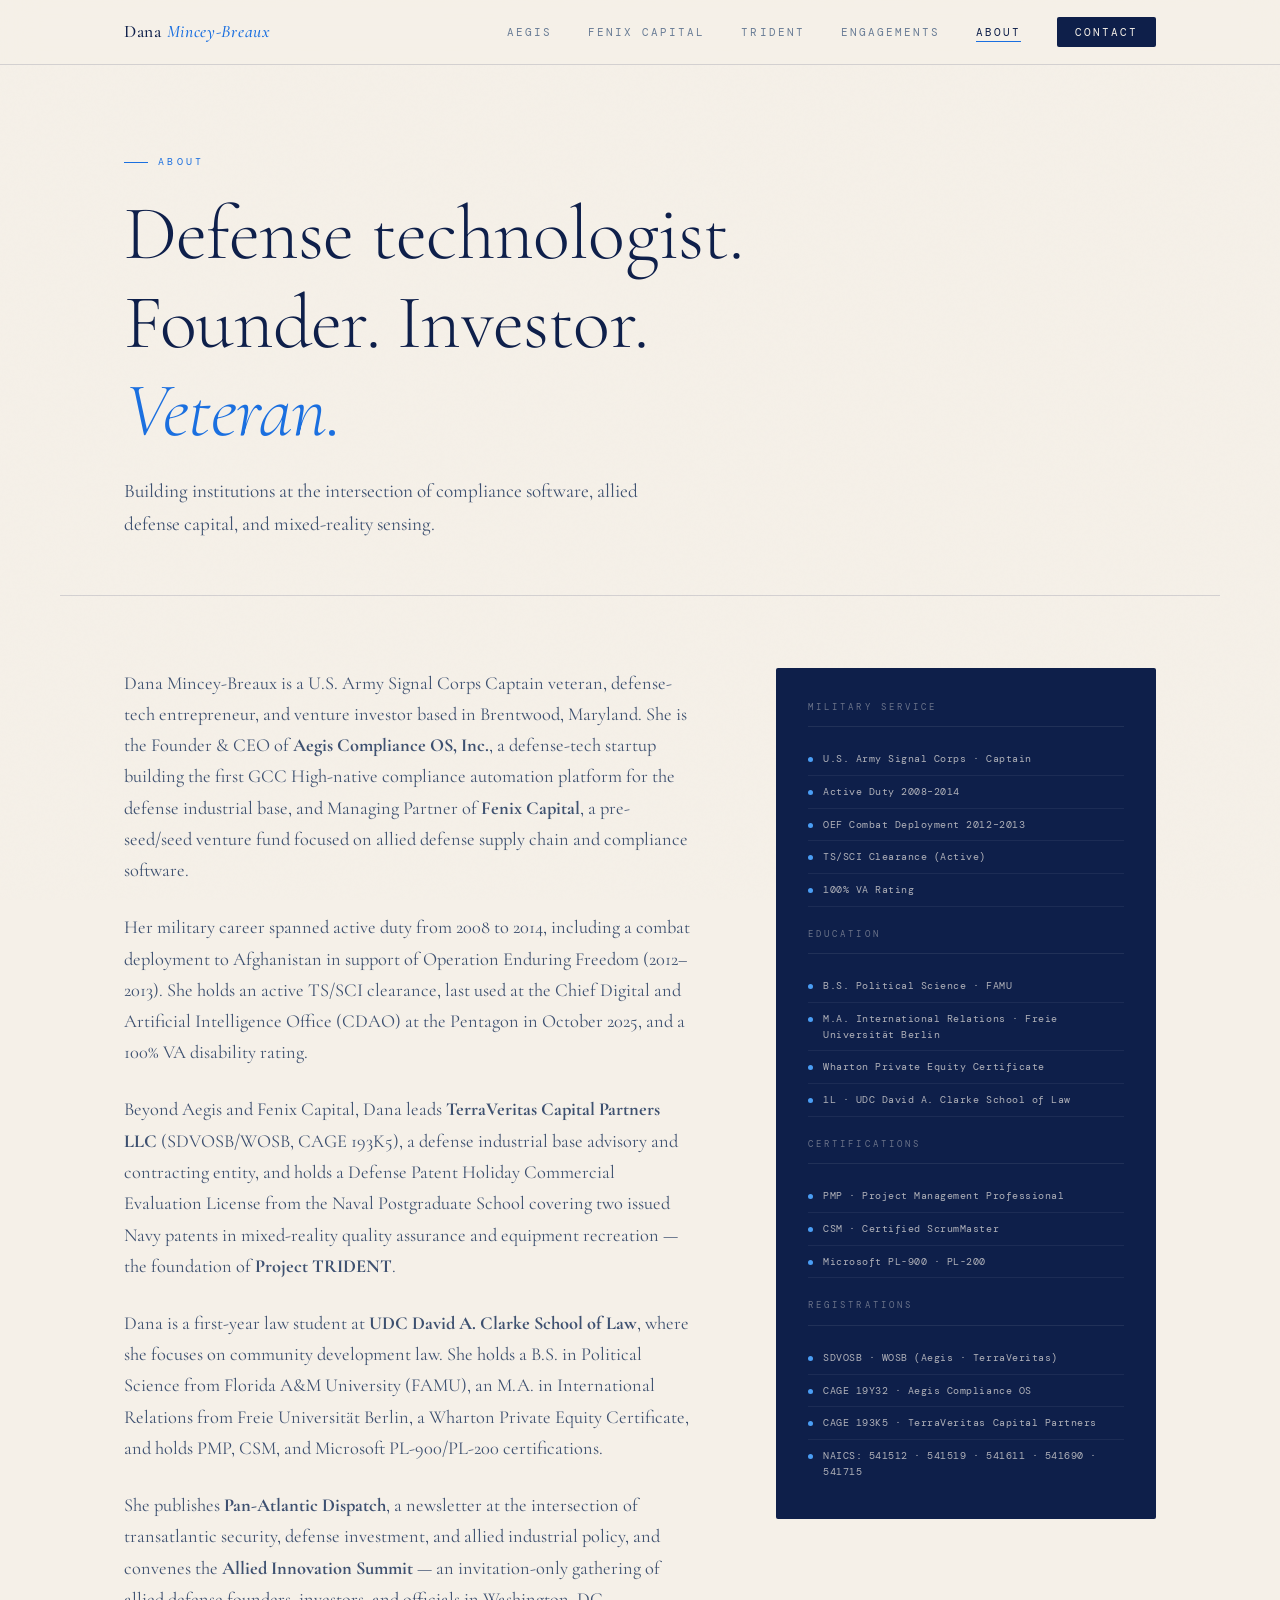
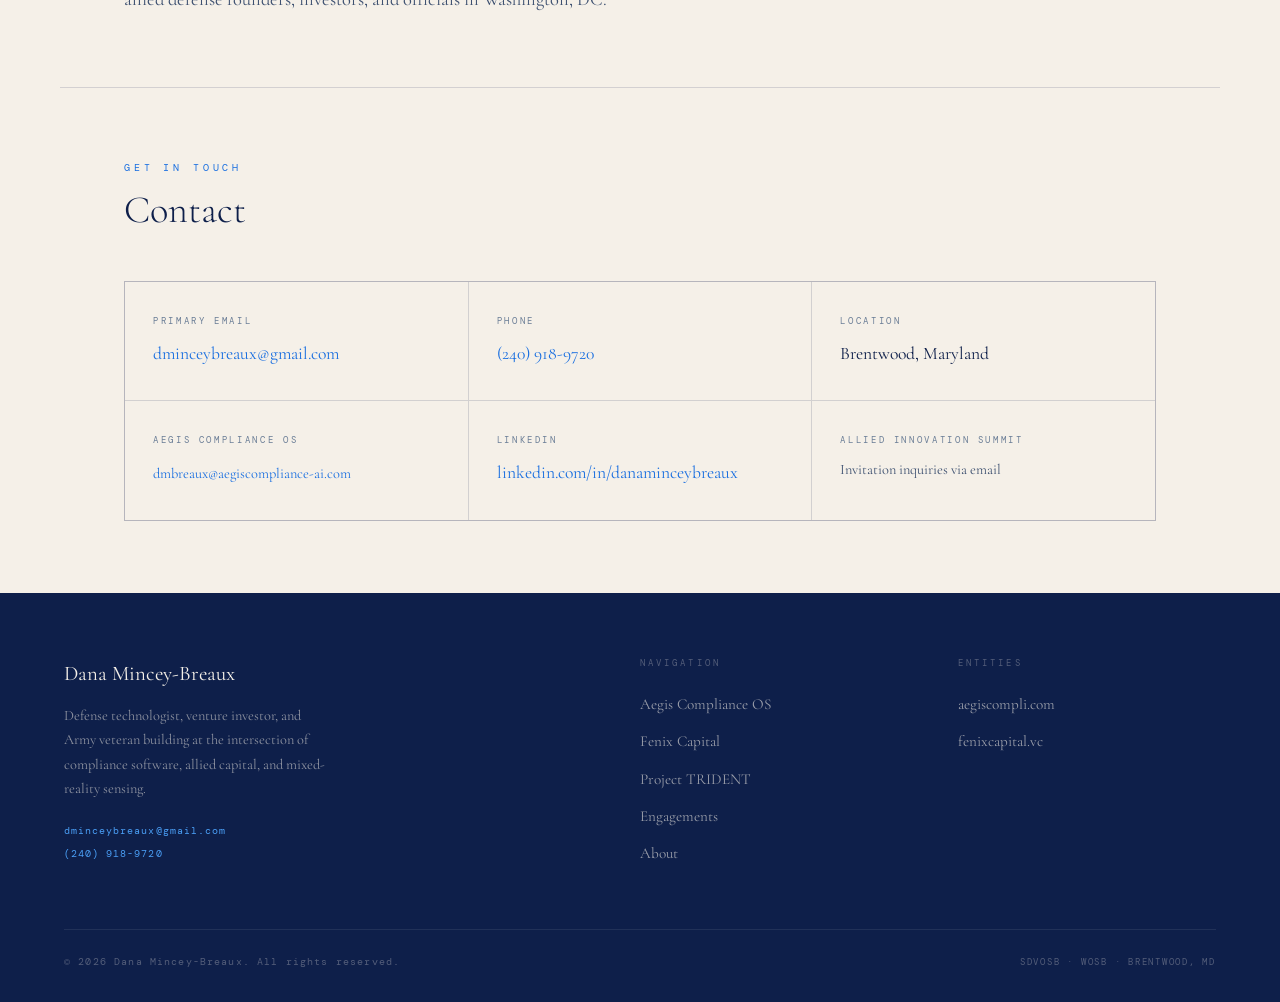
==== about.html @ b2a470a4 "Initial site build" ====
<!DOCTYPE html>
<html lang="en">
<head>
  <meta charset="UTF-8">
  <meta name="viewport" content="width=device-width, initial-scale=1.0">
  <title>About — Dana Mincey-Breaux</title>
  <meta name="description" content="Army Signal Corps veteran, defense-tech founder, venture investor, and 1L building at the intersection of compliance software, allied capital, and national security.">
  <link rel="stylesheet" href="css/style.css">
</head>
<body>

<nav class="nav">
  <div class="nav-inner">
    <a class="nav-logo" href="index.html">Dana <span>Mincey-Breaux</span></a>
    <ul class="nav-links">
      <li><a href="aegis.html">Aegis</a></li>
      <li><a href="fenix.html">Fenix Capital</a></li>
      <li><a href="trident.html">TRIDENT</a></li>
      <li><a href="engagements.html">Engagements</a></li>
      <li><a href="about.html">About</a></li>
      <li><a href="about.html#contact" class="nav-cta">Contact</a></li>
    </ul>
    <button class="nav-toggle" aria-label="Toggle navigation">
      <span></span><span></span><span></span>
    </button>
  </div>
</nav>

<div class="page">

  <div class="page-hero">
    <div class="page-hero-eyebrow">About</div>
    <h1>Defense technologist.<br>Founder. Investor.<br><em style="color:var(--blue);font-style:italic;">Veteran.</em></h1>
    <p class="page-hero-sub">
      Building institutions at the intersection of compliance software,
      allied defense capital, and mixed-reality sensing.
    </p>
  </div>

  <section class="section">
    <div class="bio-grid">
      <div class="bio-body">
        <p>
          Dana Mincey-Breaux is a U.S. Army Signal Corps Captain veteran, defense-tech
          entrepreneur, and venture investor based in Brentwood, Maryland. She is the
          Founder &amp; CEO of <strong>Aegis Compliance OS, Inc.</strong>, a defense-tech startup
          building the first GCC High-native compliance automation platform for the
          defense industrial base, and Managing Partner of <strong>Fenix Capital</strong>, a
          pre-seed/seed venture fund focused on allied defense supply chain and compliance
          software.
        </p>
        <p>
          Her military career spanned active duty from 2008 to 2014, including a combat
          deployment to Afghanistan in support of Operation Enduring Freedom (2012–2013).
          She holds an active TS/SCI clearance, last used at the Chief Digital and
          Artificial Intelligence Office (CDAO) at the Pentagon in October 2025, and a
          100% VA disability rating.
        </p>
        <p>
          Beyond Aegis and Fenix Capital, Dana leads <strong>TerraVeritas Capital Partners LLC</strong>
          (SDVOSB/WOSB, CAGE 193K5), a defense industrial base advisory and contracting
          entity, and holds a Defense Patent Holiday Commercial Evaluation License from
          the Naval Postgraduate School covering two issued Navy patents in mixed-reality
          quality assurance and equipment recreation — the foundation of
          <strong>Project TRIDENT</strong>.
        </p>
        <p>
          Dana is a first-year law student at <strong>UDC David A. Clarke School of Law</strong>,
          where she focuses on community development law. She holds a B.S. in Political
          Science from Florida A&amp;M University (FAMU), an M.A. in International Relations
          from Freie Universität Berlin, a Wharton Private Equity Certificate, and holds
          PMP, CSM, and Microsoft PL-900/PL-200 certifications.
        </p>
        <p>
          She publishes <strong>Pan-Atlantic Dispatch</strong>, a newsletter at the intersection of
          transatlantic security, defense investment, and allied industrial policy, and
          convenes the <strong>Allied Innovation Summit</strong> — an invitation-only gathering of
          allied defense founders, investors, and officials in Washington, DC.
        </p>
      </div>

      <div>
        <div class="credentials-panel reveal">
          <div class="creds-section-label">Military Service</div>
          <div class="cred-row"><div class="cred-dot"></div><div class="cred-text">U.S. Army Signal Corps · Captain</div></div>
          <div class="cred-row"><div class="cred-dot"></div><div class="cred-text">Active Duty 2008–2014</div></div>
          <div class="cred-row"><div class="cred-dot"></div><div class="cred-text">OEF Combat Deployment 2012–2013</div></div>
          <div class="cred-row"><div class="cred-dot"></div><div class="cred-text">TS/SCI Clearance (Active)</div></div>
          <div class="cred-row"><div class="cred-dot"></div><div class="cred-text">100% VA Rating</div></div>

          <div class="creds-section-label" style="margin-top:20px;">Education</div>
          <div class="cred-row"><div class="cred-dot"></div><div class="cred-text">B.S. Political Science · FAMU</div></div>
          <div class="cred-row"><div class="cred-dot"></div><div class="cred-text">M.A. International Relations · Freie Universität Berlin</div></div>
          <div class="cred-row"><div class="cred-dot"></div><div class="cred-text">Wharton Private Equity Certificate</div></div>
          <div class="cred-row"><div class="cred-dot"></div><div class="cred-text">1L · UDC David A. Clarke School of Law</div></div>

          <div class="creds-section-label" style="margin-top:20px;">Certifications</div>
          <div class="cred-row"><div class="cred-dot"></div><div class="cred-text">PMP · Project Management Professional</div></div>
          <div class="cred-row"><div class="cred-dot"></div><div class="cred-text">CSM · Certified ScrumMaster</div></div>
          <div class="cred-row"><div class="cred-dot"></div><div class="cred-text">Microsoft PL-900 · PL-200</div></div>

          <div class="creds-section-label" style="margin-top:20px;">Registrations</div>
          <div class="cred-row"><div class="cred-dot"></div><div class="cred-text">SDVOSB · WOSB (Aegis · TerraVeritas)</div></div>
          <div class="cred-row"><div class="cred-dot"></div><div class="cred-text">CAGE 19Y32 · Aegis Compliance OS</div></div>
          <div class="cred-row"><div class="cred-dot"></div><div class="cred-text">CAGE 193K5 · TerraVeritas Capital Partners</div></div>
          <div class="cred-row"><div class="cred-dot"></div><div class="cred-text">NAICS: 541512 · 541519 · 541611 · 541690 · 541715</div></div>
        </div>
      </div>
    </div>
  </section>

  <hr class="divider">

  <!-- CONTACT -->
  <section class="section" id="contact">
    <div class="section-header reveal">
      <div class="section-label">Get in Touch</div>
      <h2 class="section-title">Contact</h2>
    </div>
    <div class="three-col reveal">
      <div class="info-cell">
        <div class="info-cell-label">Primary Email</div>
        <div class="info-cell-value"><a href="mailto:dminceybreaux@gmail.com" style="color:var(--blue);">dminceybreaux@gmail.com</a></div>
      </div>
      <div class="info-cell">
        <div class="info-cell-label">Phone</div>
        <div class="info-cell-value"><a href="tel:2409189720" style="color:var(--blue);">(240) 918-9720</a></div>
      </div>
      <div class="info-cell">
        <div class="info-cell-label">Location</div>
        <div class="info-cell-value">Brentwood, Maryland</div>
      </div>
      <div class="info-cell">
        <div class="info-cell-label">Aegis Compliance OS</div>
        <div class="info-cell-value"><a href="mailto:dmbreaux@aegiscompliance-ai.com" style="color:var(--blue);font-size:0.9rem;">dmbreaux@aegiscompliance-ai.com</a></div>
      </div>
      <div class="info-cell">
        <div class="info-cell-label">LinkedIn</div>
        <div class="info-cell-value"><a href="https://linkedin.com/in/danaminceybreaux" target="_blank" rel="noopener" style="color:var(--blue);">linkedin.com/in/danaminceybreaux</a></div>
      </div>
      <div class="info-cell">
        <div class="info-cell-label">Allied Innovation Summit</div>
        <div class="info-cell-value" style="font-size:0.9rem;color:var(--text-mid);">Invitation inquiries via email</div>
      </div>
    </div>
  </section>

  <footer class="footer">
    <div class="footer-inner">
      <div>
        <div class="footer-about-name">Dana Mincey-Breaux</div>
        <p class="footer-about-desc">Defense technologist, venture investor, and Army veteran building at the intersection of compliance software, allied capital, and mixed-reality sensing.</p>
        <div class="footer-contact-line"><a href="mailto:dminceybreaux@gmail.com">dminceybreaux@gmail.com</a></div>
        <div class="footer-contact-line"><a href="tel:2409189720">(240) 918-9720</a></div>
      </div>
      <div>
        <div class="footer-col-label">Navigation</div>
        <ul class="footer-links">
          <li><a href="aegis.html">Aegis Compliance OS</a></li>
          <li><a href="fenix.html">Fenix Capital</a></li>
          <li><a href="trident.html">Project TRIDENT</a></li>
          <li><a href="engagements.html">Engagements</a></li>
          <li><a href="about.html">About</a></li>
        </ul>
      </div>
      <div>
        <div class="footer-col-label">Entities</div>
        <ul class="footer-links">
          <li><a href="https://aegiscompli.com" target="_blank" rel="noopener">aegiscompli.com</a></li>
          <li><a href="https://fenixcapital.vc" target="_blank" rel="noopener">fenixcapital.vc</a></li>
        </ul>
      </div>
    </div>
    <div class="footer-bottom">
      <div class="footer-copy">© 2026 Dana Mincey-Breaux. All rights reserved.</div>
      <div class="footer-sdvosb">SDVOSB · WOSB · Brentwood, MD</div>
    </div>
  </footer>

</div>
<script src="js/main.js"></script>
</body>
</html>
---- css/style.css ----
/* ============================================
   DANA MINCEY-BREAUX — Personal Site
   Palette: Cream / Navy / Electric Blue
   Typography: Cormorant Garamond + DM Mono
   ============================================ */

@import url('https://fonts.googleapis.com/css2?family=Cormorant+Garamond:ital,wght@0,300;0,400;0,500;0,600;0,700;1,300;1,400;1,500&family=DM+Mono:wght@300;400;500&family=Chakra+Petch:wght@400;500;600&display=swap');

:root {
  --cream:       #F5F0E8;
  --cream-dark:  #EDE7D9;
  --cream-deep:  #E4DDD0;
  --navy:        #0E1F4A;
  --navy-mid:    #1C3060;
  --navy-light:  #2B4A8A;
  --blue:        #1A6FE0;
  --blue-light:  #4A9EF5;
  --blue-glow:   rgba(26,111,224,0.12);
  --silver:      #8A9BB0;
  --text-body:   #1A2340;
  --text-mid:    #3D5070;
  --text-light:  #6A7D96;
  --rule:        rgba(14,31,74,0.15);
  --rule-strong: rgba(14,31,74,0.3);

  --font-display: 'Cormorant Garamond', Georgia, serif;
  --font-mono:    'DM Mono', monospace;
  --font-ui:      'Chakra Petch', monospace;

  --max-w: 1160px;
  --pad: clamp(24px, 5vw, 80px);
}

*, *::before, *::after { box-sizing: border-box; margin: 0; padding: 0; }

html { scroll-behavior: smooth; font-size: 16px; }

body {
  background: var(--cream);
  color: var(--text-body);
  font-family: var(--font-display);
  line-height: 1.7;
  -webkit-font-smoothing: antialiased;
}

/* ── NOISE TEXTURE OVERLAY ── */
body::before {
  content: '';
  position: fixed;
  inset: 0;
  background-image: url("data:image/svg+xml,%3Csvg viewBox='0 0 256 256' xmlns='http://www.w3.org/2000/svg'%3E%3Cfilter id='noise'%3E%3CfeTurbulence type='fractalNoise' baseFrequency='0.9' numOctaves='4' stitchTiles='stitch'/%3E%3C/filter%3E%3Crect width='100%25' height='100%25' filter='url(%23noise)' opacity='0.03'/%3E%3C/svg%3E");
  pointer-events: none;
  z-index: 0;
  opacity: 0.4;
}

/* ── TYPOGRAPHY ── */
h1, h2, h3, h4 { font-family: var(--font-display); font-weight: 300; line-height: 1.15; color: var(--navy); }
h1 { font-size: clamp(2.8rem, 6vw, 5.5rem); letter-spacing: -0.01em; }
h2 { font-size: clamp(2rem, 4vw, 3.2rem); }
h3 { font-size: clamp(1.3rem, 2.5vw, 1.8rem); font-weight: 400; }
h4 { font-size: 1.1rem; font-weight: 500; letter-spacing: 0.02em; }

p { font-size: clamp(1rem, 1.5vw, 1.15rem); color: var(--text-mid); max-width: 68ch; }

a { color: var(--blue); text-decoration: none; transition: color 0.2s; }
a:hover { color: var(--navy); }

/* ── UTILITY ── */
.container { max-width: var(--max-w); margin: 0 auto; padding: 0 var(--pad); }
.mono { font-family: var(--font-mono); }
.ui { font-family: var(--font-ui); }
.rule { border: none; border-top: 1px solid var(--rule); margin: 0; }
.rule-strong { border-top-color: var(--rule-strong); }

/* ── NAVIGATION ── */
.nav {
  position: fixed;
  top: 0;
  left: 0;
  right: 0;
  z-index: 100;
  background: rgba(245,240,232,0.92);
  backdrop-filter: blur(16px);
  -webkit-backdrop-filter: blur(16px);
  border-bottom: 1px solid var(--rule);
}

.nav-inner {
  max-width: var(--max-w);
  margin: 0 auto;
  padding: 0 var(--pad);
  height: 64px;
  display: flex;
  align-items: center;
  justify-content: space-between;
}

.nav-logo {
  font-family: var(--font-display);
  font-size: 1.1rem;
  font-weight: 500;
  letter-spacing: 0.04em;
  color: var(--navy);
  text-decoration: none;
}

.nav-logo span {
  color: var(--blue);
  font-style: italic;
}

.nav-links {
  display: flex;
  align-items: center;
  gap: 36px;
  list-style: none;
}

.nav-links a {
  font-family: var(--font-mono);
  font-size: 0.7rem;
  letter-spacing: 0.18em;
  text-transform: uppercase;
  color: var(--text-light);
  text-decoration: none;
  transition: color 0.2s;
  position: relative;
}

.nav-links a::after {
  content: '';
  position: absolute;
  bottom: -3px;
  left: 0;
  right: 0;
  height: 1px;
  background: var(--blue);
  transform: scaleX(0);
  transition: transform 0.2s;
}

.nav-links a:hover,
.nav-links a.active { color: var(--navy); }
.nav-links a:hover::after,
.nav-links a.active::after { transform: scaleX(1); }

.nav-cta {
  font-family: var(--font-mono);
  font-size: 0.65rem;
  letter-spacing: 0.2em;
  text-transform: uppercase;
  color: var(--cream) !important;
  background: var(--navy);
  padding: 8px 18px;
  border-radius: 2px;
  transition: background 0.2s !important;
}

.nav-cta:hover { background: var(--navy-mid) !important; color: var(--cream) !important; }
.nav-cta::after { display: none !important; }

/* Mobile nav */
.nav-toggle {
  display: none;
  flex-direction: column;
  gap: 5px;
  cursor: pointer;
  background: none;
  border: none;
  padding: 4px;
}

.nav-toggle span {
  display: block;
  width: 22px;
  height: 1.5px;
  background: var(--navy);
  transition: all 0.3s;
}

@media (max-width: 768px) {
  .nav-links { display: none; }
  .nav-links.open {
    display: flex;
    flex-direction: column;
    position: absolute;
    top: 64px;
    left: 0;
    right: 0;
    background: var(--cream);
    border-bottom: 1px solid var(--rule);
    padding: 24px var(--pad);
    gap: 20px;
  }
  .nav-toggle { display: flex; }
}

/* ── PAGE WRAPPER ── */
.page { padding-top: 64px; }

/* ── HERO ── */
.hero {
  min-height: 92vh;
  display: flex;
  flex-direction: column;
  justify-content: center;
  padding: clamp(60px, 10vh, 120px) var(--pad);
  max-width: var(--max-w);
  margin: 0 auto;
  position: relative;
}

.hero-eyebrow {
  font-family: var(--font-mono);
  font-size: 0.65rem;
  letter-spacing: 0.35em;
  text-transform: uppercase;
  color: var(--blue);
  margin-bottom: 28px;
  display: flex;
  align-items: center;
  gap: 12px;
}

.hero-eyebrow::before {
  content: '';
  display: inline-block;
  width: 32px;
  height: 1px;
  background: var(--blue);
}

.hero-headline {
  font-size: clamp(2.4rem, 5.5vw, 5rem);
  font-weight: 300;
  line-height: 1.1;
  color: var(--navy);
  max-width: 16ch;
  margin-bottom: 32px;
  position: relative;
}

.hero-headline em {
  font-style: italic;
  color: var(--blue);
}

/* Unredact animation */
.unredact {
  opacity: 0;
  animation: unredact 0.8s ease forwards;
}

.unredact-1 { animation-delay: 0.2s; }
.unredact-2 { animation-delay: 0.5s; }
.unredact-3 { animation-delay: 0.8s; }
.unredact-4 { animation-delay: 1.1s; }

@keyframes unredact {
  0%   { opacity: 0; filter: blur(4px); transform: translateY(12px); }
  100% { opacity: 1; filter: blur(0); transform: translateY(0); }
}

.hero-sub {
  font-family: var(--font-mono);
  font-size: 0.75rem;
  letter-spacing: 0.15em;
  text-transform: uppercase;
  color: var(--text-light);
  margin-bottom: 48px;
  display: flex;
  flex-wrap: wrap;
  gap: 0;
}

.hero-sub-item {
  display: flex;
  align-items: center;
  gap: 12px;
}

.hero-sub-item + .hero-sub-item::before {
  content: '·';
  color: var(--rule-strong);
  margin: 0 4px;
}

.hero-actions {
  display: flex;
  gap: 16px;
  flex-wrap: wrap;
}

.btn {
  font-family: var(--font-mono);
  font-size: 0.65rem;
  letter-spacing: 0.2em;
  text-transform: uppercase;
  padding: 12px 28px;
  border-radius: 2px;
  cursor: pointer;
  transition: all 0.2s;
  text-decoration: none;
  display: inline-block;
}

.btn-primary {
  background: var(--navy);
  color: var(--cream);
  border: 1px solid var(--navy);
}

.btn-primary:hover {
  background: var(--blue);
  border-color: var(--blue);
  color: var(--cream);
}

.btn-outline {
  background: transparent;
  color: var(--navy);
  border: 1px solid var(--rule-strong);
}

.btn-outline:hover {
  border-color: var(--navy);
  color: var(--navy);
  background: rgba(14,31,74,0.04);
}

/* Hero grid lines decoration */
.hero-grid {
  position: absolute;
  right: 0;
  top: 0;
  bottom: 0;
  width: 38%;
  pointer-events: none;
  overflow: hidden;
  opacity: 0.35;
}

.hero-grid svg { width: 100%; height: 100%; }

/* ── ENTITY CARDS ── */
.entities {
  padding: clamp(60px, 8vh, 100px) var(--pad);
  max-width: var(--max-w);
  margin: 0 auto;
}

.section-header {
  margin-bottom: 48px;
}

.section-label {
  font-family: var(--font-mono);
  font-size: 0.6rem;
  letter-spacing: 0.4em;
  text-transform: uppercase;
  color: var(--blue);
  margin-bottom: 12px;
}

.section-title {
  font-size: clamp(1.6rem, 3vw, 2.4rem);
  font-weight: 300;
  color: var(--navy);
}

.entity-grid {
  display: grid;
  grid-template-columns: repeat(auto-fit, minmax(300px, 1fr));
  gap: 1px;
  background: var(--rule);
  border: 1px solid var(--rule);
}

.entity-card {
  background: var(--cream);
  padding: 40px 36px;
  position: relative;
  overflow: hidden;
  transition: background 0.3s;
  text-decoration: none;
  display: block;
  color: inherit;
}

.entity-card::before {
  content: '';
  position: absolute;
  top: 0;
  left: 0;
  right: 0;
  height: 3px;
  background: var(--navy);
  transform: scaleX(0);
  transition: transform 0.4s cubic-bezier(0.4,0,0.2,1);
  transform-origin: left;
}

.entity-card:hover { background: var(--cream-dark); }
.entity-card:hover::before { transform: scaleX(1); }

.entity-num {
  font-family: var(--font-mono);
  font-size: 0.6rem;
  letter-spacing: 0.3em;
  color: var(--text-light);
  margin-bottom: 28px;
}

.entity-name {
  font-size: 1.5rem;
  font-weight: 500;
  color: var(--navy);
  margin-bottom: 8px;
  line-height: 1.2;
}

.entity-type {
  font-family: var(--font-mono);
  font-size: 0.6rem;
  letter-spacing: 0.25em;
  text-transform: uppercase;
  color: var(--blue);
  margin-bottom: 20px;
}

.entity-desc {
  font-size: 0.95rem;
  color: var(--text-mid);
  line-height: 1.7;
  margin-bottom: 28px;
  max-width: none;
}

.entity-link {
  font-family: var(--font-mono);
  font-size: 0.6rem;
  letter-spacing: 0.2em;
  text-transform: uppercase;
  color: var(--navy);
  display: flex;
  align-items: center;
  gap: 8px;
}

.entity-link::after {
  content: '→';
  transition: transform 0.2s;
}

.entity-card:hover .entity-link::after { transform: translateX(4px); }

/* ── ENGAGEMENTS STRIP ── */
.engagements-strip {
  background: var(--navy);
  padding: clamp(48px, 7vh, 80px) var(--pad);
  position: relative;
  overflow: hidden;
}

.engagements-strip::before {
  content: '';
  position: absolute;
  inset: 0;
  background: repeating-linear-gradient(
    90deg,
    rgba(255,255,255,0.02) 0px,
    rgba(255,255,255,0.02) 1px,
    transparent 1px,
    transparent 80px
  );
}

.engagements-inner {
  max-width: var(--max-w);
  margin: 0 auto;
  position: relative;
}

.engagements-label {
  font-family: var(--font-mono);
  font-size: 0.6rem;
  letter-spacing: 0.4em;
  text-transform: uppercase;
  color: var(--blue-light);
  margin-bottom: 36px;
}

.engagement-list {
  display: grid;
  grid-template-columns: repeat(auto-fit, minmax(280px, 1fr));
  gap: 32px;
}

.engagement-item {
  border-left: 1px solid rgba(255,255,255,0.15);
  padding-left: 20px;
}

.engagement-date {
  font-family: var(--font-mono);
  font-size: 0.6rem;
  letter-spacing: 0.2em;
  color: var(--blue-light);
  text-transform: uppercase;
  margin-bottom: 8px;
}

.engagement-title {
  font-family: var(--font-display);
  font-size: 1.05rem;
  font-weight: 400;
  color: #F5F0E8;
  line-height: 1.4;
  margin-bottom: 6px;
}

.engagement-org {
  font-family: var(--font-mono);
  font-size: 0.65rem;
  color: rgba(245,240,232,0.5);
  letter-spacing: 0.1em;
}

/* ── CREDENTIALS BAR ── */
.credentials-bar {
  background: var(--cream-deep);
  border-top: 1px solid var(--rule);
  border-bottom: 1px solid var(--rule);
  padding: 20px var(--pad);
  overflow: hidden;
}

.credentials-inner {
  max-width: var(--max-w);
  margin: 0 auto;
  display: flex;
  gap: 36px;
  align-items: center;
  flex-wrap: wrap;
}

.cred-item {
  font-family: var(--font-mono);
  font-size: 0.6rem;
  letter-spacing: 0.2em;
  text-transform: uppercase;
  color: var(--text-light);
  white-space: nowrap;
  display: flex;
  align-items: center;
  gap: 8px;
}

.cred-item::before {
  content: '';
  display: inline-block;
  width: 4px;
  height: 4px;
  border-radius: 50%;
  background: var(--blue);
  flex-shrink: 0;
}

/* ── FOOTER ── */
.footer {
  background: var(--navy);
  color: rgba(245,240,232,0.6);
  padding: clamp(48px, 7vh, 80px) var(--pad) 32px;
}

.footer-inner {
  max-width: var(--max-w);
  margin: 0 auto;
  display: grid;
  grid-template-columns: 2fr 1fr 1fr;
  gap: 60px;
  margin-bottom: 60px;
}

.footer-about-name {
  font-family: var(--font-display);
  font-size: 1.3rem;
  font-weight: 400;
  color: var(--cream);
  margin-bottom: 12px;
}

.footer-about-desc {
  font-size: 0.9rem;
  line-height: 1.7;
  max-width: 38ch;
  color: rgba(245,240,232,0.55);
  margin-bottom: 20px;
}

.footer-contact-line {
  font-family: var(--font-mono);
  font-size: 0.65rem;
  letter-spacing: 0.1em;
  color: rgba(245,240,232,0.5);
  margin-bottom: 6px;
}

.footer-contact-line a { color: var(--blue-light); }

.footer-col-label {
  font-family: var(--font-mono);
  font-size: 0.55rem;
  letter-spacing: 0.35em;
  text-transform: uppercase;
  color: rgba(245,240,232,0.3);
  margin-bottom: 20px;
}

.footer-links {
  list-style: none;
  display: flex;
  flex-direction: column;
  gap: 10px;
}

.footer-links a {
  font-family: var(--font-display);
  font-size: 0.95rem;
  color: rgba(245,240,232,0.6);
  text-decoration: none;
  transition: color 0.2s;
}

.footer-links a:hover { color: var(--cream); }

.footer-bottom {
  max-width: var(--max-w);
  margin: 0 auto;
  padding-top: 24px;
  border-top: 1px solid rgba(255,255,255,0.08);
  display: flex;
  justify-content: space-between;
  align-items: center;
  flex-wrap: gap;
  gap: 12px;
}

.footer-copy {
  font-family: var(--font-mono);
  font-size: 0.6rem;
  letter-spacing: 0.12em;
  color: rgba(245,240,232,0.3);
}

.footer-sdvosb {
  font-family: var(--font-mono);
  font-size: 0.55rem;
  letter-spacing: 0.2em;
  text-transform: uppercase;
  color: rgba(245,240,232,0.3);
}

@media (max-width: 768px) {
  .footer-inner { grid-template-columns: 1fr; gap: 40px; }
  .footer-bottom { flex-direction: column; align-items: flex-start; }
  .hero-grid { display: none; }
}

/* ── INNER PAGE HERO ── */
.page-hero {
  padding: clamp(60px, 10vh, 100px) var(--pad) clamp(40px, 6vh, 60px);
  max-width: var(--max-w);
  margin: 0 auto;
  border-bottom: 1px solid var(--rule);
}

.page-hero-eyebrow {
  font-family: var(--font-mono);
  font-size: 0.6rem;
  letter-spacing: 0.35em;
  text-transform: uppercase;
  color: var(--blue);
  margin-bottom: 20px;
  display: flex;
  align-items: center;
  gap: 10px;
}

.page-hero-eyebrow::before {
  content: '';
  width: 24px;
  height: 1px;
  background: var(--blue);
}

.page-hero h1 { margin-bottom: 20px; }

.page-hero-sub {
  font-size: clamp(1rem, 1.8vw, 1.2rem);
  color: var(--text-mid);
  max-width: 60ch;
}

/* ── CONTENT SECTIONS ── */
.section {
  padding: clamp(60px, 8vh, 100px) var(--pad);
  max-width: var(--max-w);
  margin: 0 auto;
}

.section + .section { padding-top: 0; }

/* ── ABOUT / BIO LAYOUT ── */
.bio-grid {
  display: grid;
  grid-template-columns: 1fr 380px;
  gap: 80px;
  align-items: start;
}

@media (max-width: 900px) {
  .bio-grid { grid-template-columns: 1fr; gap: 48px; }
}

.bio-body p { margin-bottom: 1.4em; }
.bio-body p:last-child { margin-bottom: 0; }

.credentials-panel {
  background: var(--navy);
  padding: 32px;
  border-radius: 2px;
}

.creds-section-label {
  font-family: var(--font-mono);
  font-size: 0.55rem;
  letter-spacing: 0.35em;
  text-transform: uppercase;
  color: rgba(245,240,232,0.4);
  margin-bottom: 16px;
  padding-bottom: 12px;
  border-bottom: 1px solid rgba(255,255,255,0.08);
}

.cred-row {
  display: flex;
  align-items: flex-start;
  gap: 10px;
  padding: 8px 0;
  border-bottom: 1px solid rgba(255,255,255,0.06);
}

.cred-row:last-child { border-bottom: none; }

.cred-dot {
  width: 5px;
  height: 5px;
  border-radius: 50%;
  background: var(--blue-light);
  margin-top: 6px;
  flex-shrink: 0;
}

.cred-text {
  font-family: var(--font-mono);
  font-size: 0.65rem;
  color: rgba(245,240,232,0.7);
  letter-spacing: 0.05em;
  line-height: 1.5;
}

/* ── ENGAGEMENTS PAGE TABLE ── */
.engagement-table {
  width: 100%;
  border-collapse: collapse;
}

.engagement-table th {
  font-family: var(--font-mono);
  font-size: 0.55rem;
  letter-spacing: 0.3em;
  text-transform: uppercase;
  color: var(--text-light);
  text-align: left;
  padding: 12px 16px;
  border-bottom: 1px solid var(--rule-strong);
}

.engagement-table td {
  padding: 18px 16px;
  border-bottom: 1px solid var(--rule);
  vertical-align: top;
}

.engagement-table tr:hover td { background: var(--cream-dark); }

.et-date {
  font-family: var(--font-mono);
  font-size: 0.65rem;
  color: var(--blue);
  letter-spacing: 0.1em;
  white-space: nowrap;
}

.et-event {
  font-family: var(--font-display);
  font-size: 1rem;
  color: var(--navy);
  font-weight: 500;
}

.et-org {
  font-family: var(--font-mono);
  font-size: 0.65rem;
  color: var(--text-light);
  margin-top: 4px;
  letter-spacing: 0.05em;
}

.et-role {
  font-family: var(--font-mono);
  font-size: 0.6rem;
  letter-spacing: 0.12em;
  text-transform: uppercase;
  color: var(--text-light);
}

.et-badge {
  display: inline-block;
  font-family: var(--font-mono);
  font-size: 0.55rem;
  letter-spacing: 0.15em;
  text-transform: uppercase;
  padding: 3px 8px;
  border-radius: 2px;
}

.et-badge.upcoming { background: rgba(26,111,224,0.1); color: var(--blue); }
.et-badge.completed { background: rgba(14,31,74,0.07); color: var(--text-light); }
.et-badge.speaker { background: rgba(14,31,74,0.12); color: var(--navy); }

/* ── ENTITY DETAIL PAGE ── */
.entity-detail-header {
  padding: clamp(60px,10vh,100px) var(--pad) 0;
  max-width: var(--max-w);
  margin: 0 auto;
}

.entity-detail-logo {
  width: 56px;
  height: 56px;
  background: var(--navy);
  border-radius: 2px;
  display: flex;
  align-items: center;
  justify-content: center;
  margin-bottom: 28px;
}

.entity-detail-logo span {
  font-family: var(--font-ui);
  font-size: 1rem;
  font-weight: 600;
  color: var(--cream);
  letter-spacing: 0.05em;
}

.two-col {
  display: grid;
  grid-template-columns: 1fr 1fr;
  gap: 80px;
  align-items: start;
}

@media (max-width: 860px) {
  .two-col { grid-template-columns: 1fr; gap: 48px; }
}

.three-col {
  display: grid;
  grid-template-columns: repeat(3, 1fr);
  gap: 1px;
  background: var(--rule);
  border: 1px solid var(--rule);
}

@media (max-width: 860px) {
  .three-col { grid-template-columns: 1fr; }
}

.info-cell {
  background: var(--cream);
  padding: 32px 28px;
}

.info-cell-label {
  font-family: var(--font-mono);
  font-size: 0.55rem;
  letter-spacing: 0.3em;
  text-transform: uppercase;
  color: var(--text-light);
  margin-bottom: 10px;
}

.info-cell-value {
  font-family: var(--font-display);
  font-size: 1.1rem;
  color: var(--navy);
  font-weight: 400;
}

/* ── SCROLL REVEAL ── */
.reveal {
  opacity: 0;
  transform: translateY(24px);
  transition: opacity 0.7s ease, transform 0.7s ease;
}

.reveal.visible {
  opacity: 1;
  transform: translateY(0);
}

/* ── DIVIDER ── */
.divider {
  border: none;
  border-top: 1px solid var(--rule);
  max-width: var(--max-w);
  margin: 0 auto;
}
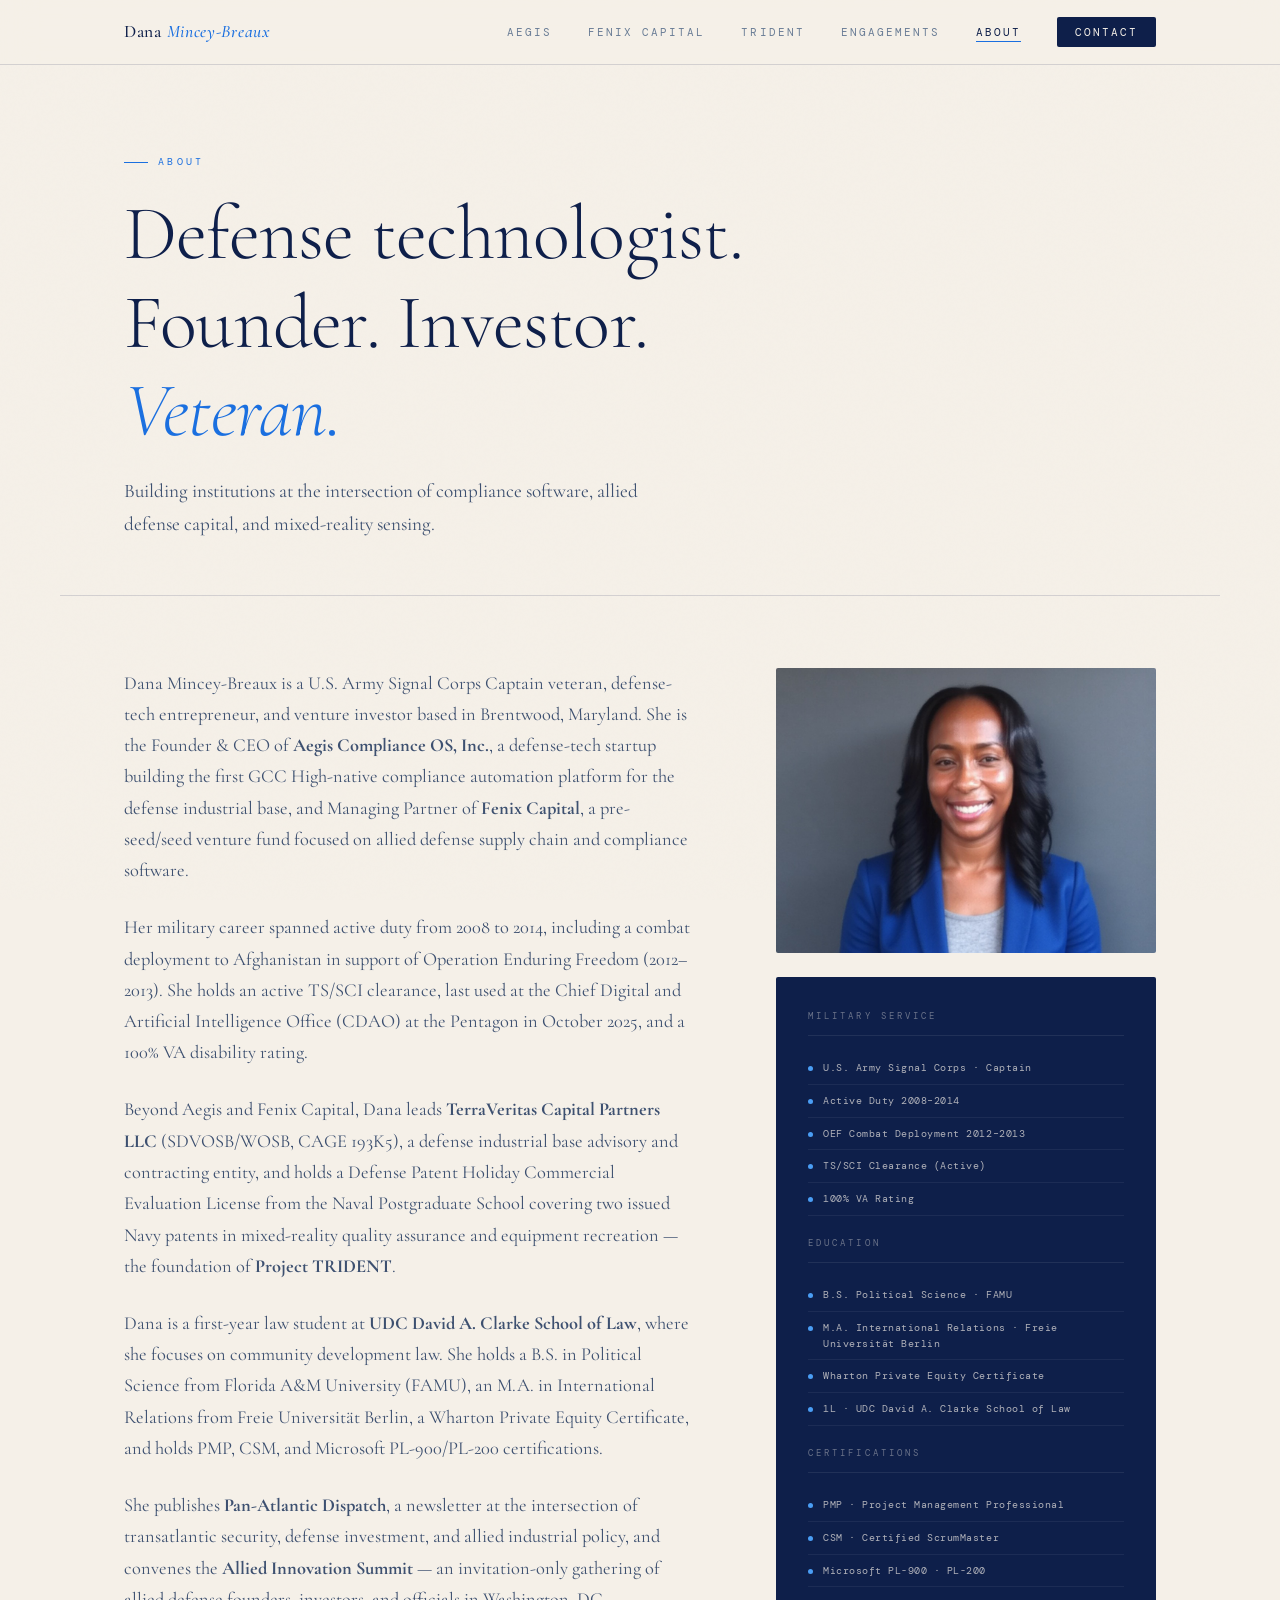
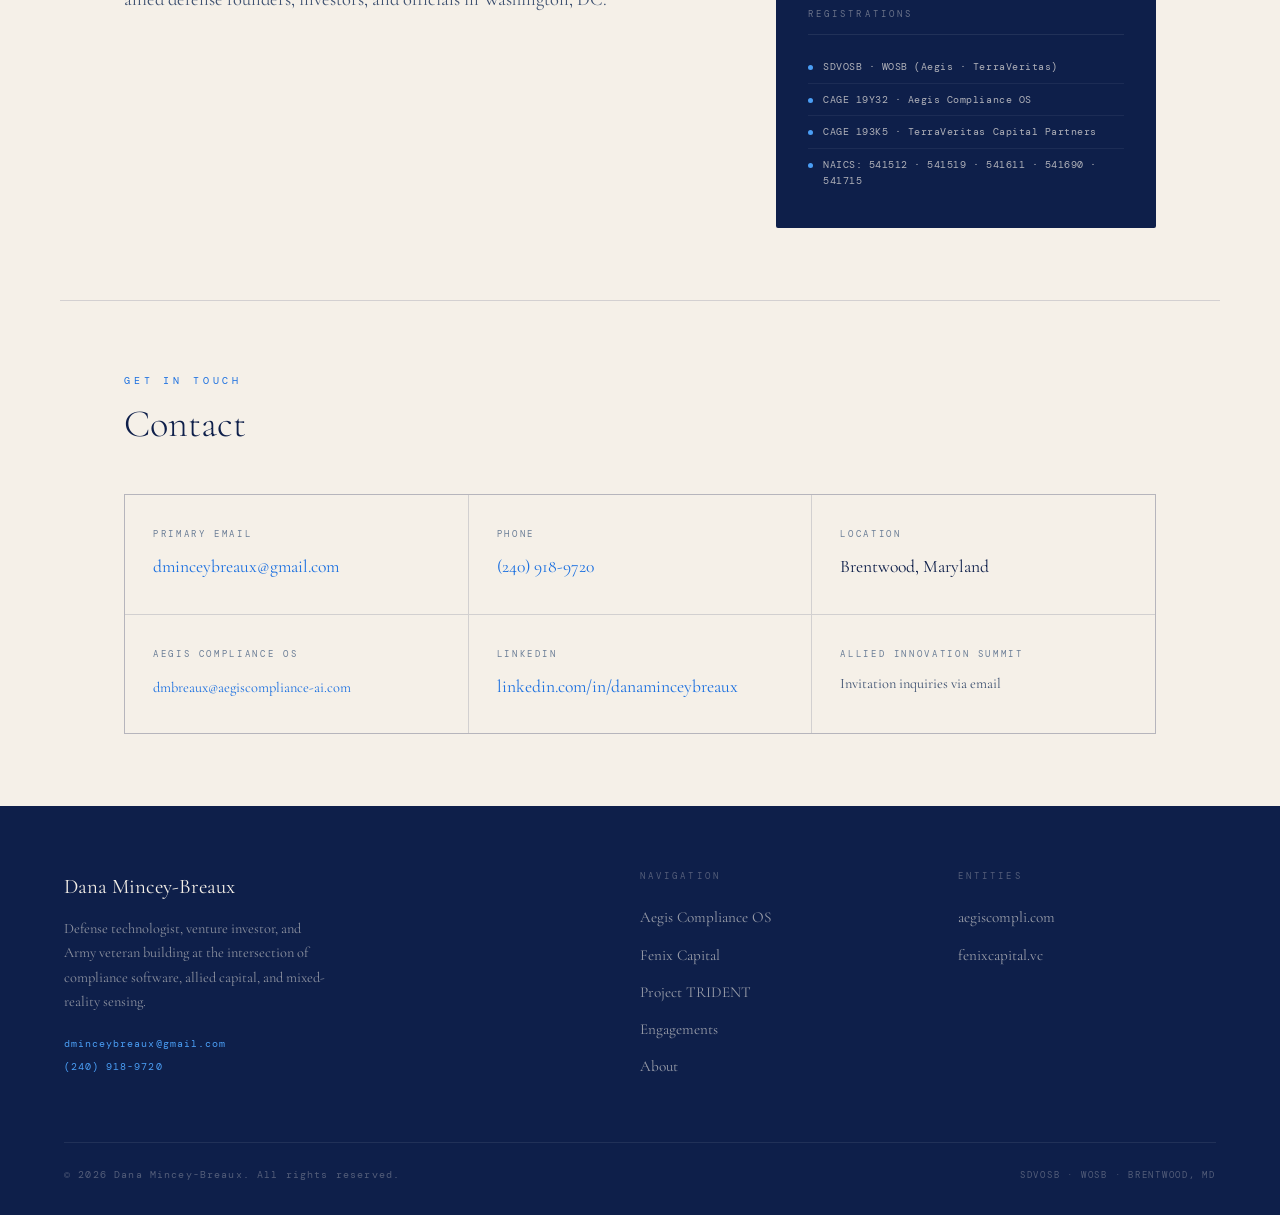
==== commit c43dd66d: "Add headshot to About page; set custom domain - about.html: add professional portrait at the top of " ====
--- a/about.html
+++ b/about.html
@@ -80,6 +80,7 @@
       </div>
 
       <div>
+        <img src="assets/professional-photo.jpg" alt="Portrait of Dana Mincey-Breaux" class="about-portrait reveal">
         <div class="credentials-panel reveal">
           <div class="creds-section-label">Military Service</div>
           <div class="cred-row"><div class="cred-dot"></div><div class="cred-text">U.S. Army Signal Corps · Captain</div></div>
--- a/css/style.css
+++ b/css/style.css
@@ -727,6 +727,14 @@
 .bio-body p { margin-bottom: 1.4em; }
 .bio-body p:last-child { margin-bottom: 0; }
 
+.about-portrait {
+  width: 100%;
+  height: auto;
+  display: block;
+  border-radius: 2px;
+  margin-bottom: 24px;
+}
+
 .credentials-panel {
   background: var(--navy);
   padding: 32px;
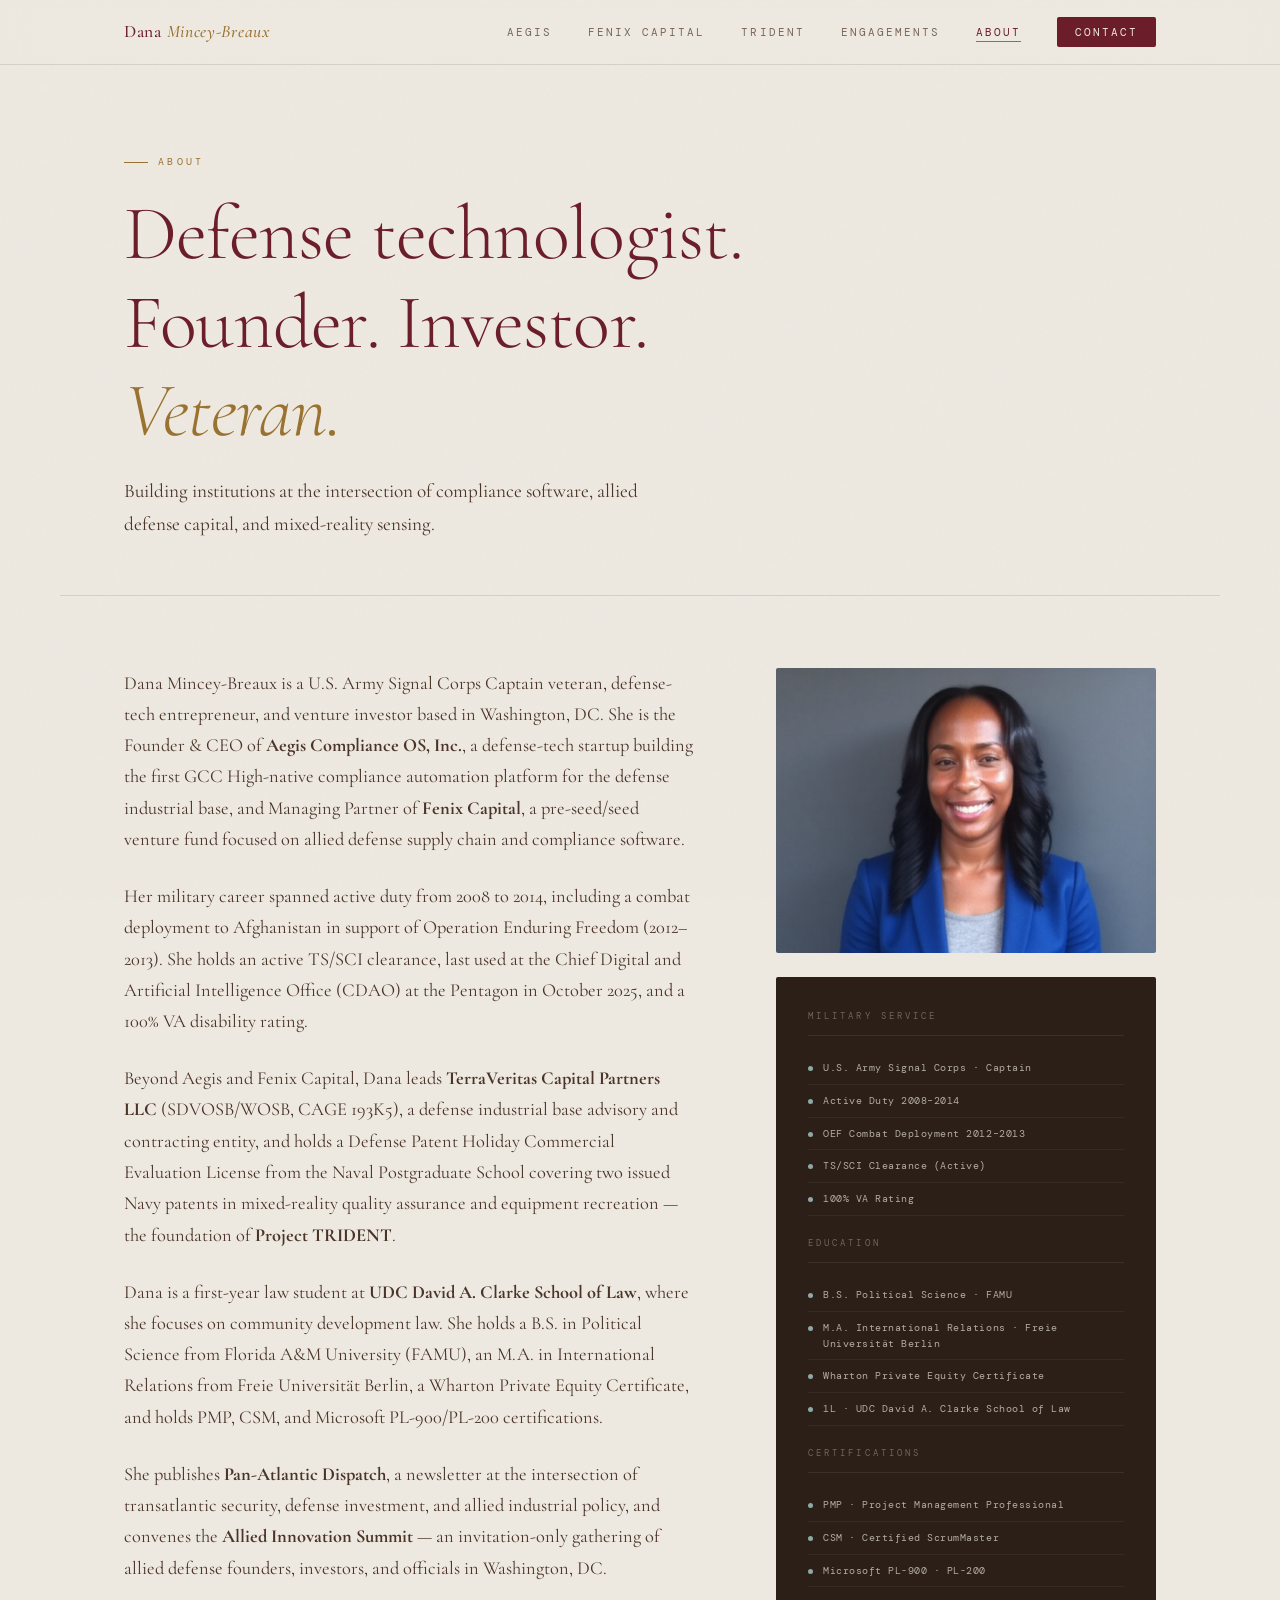
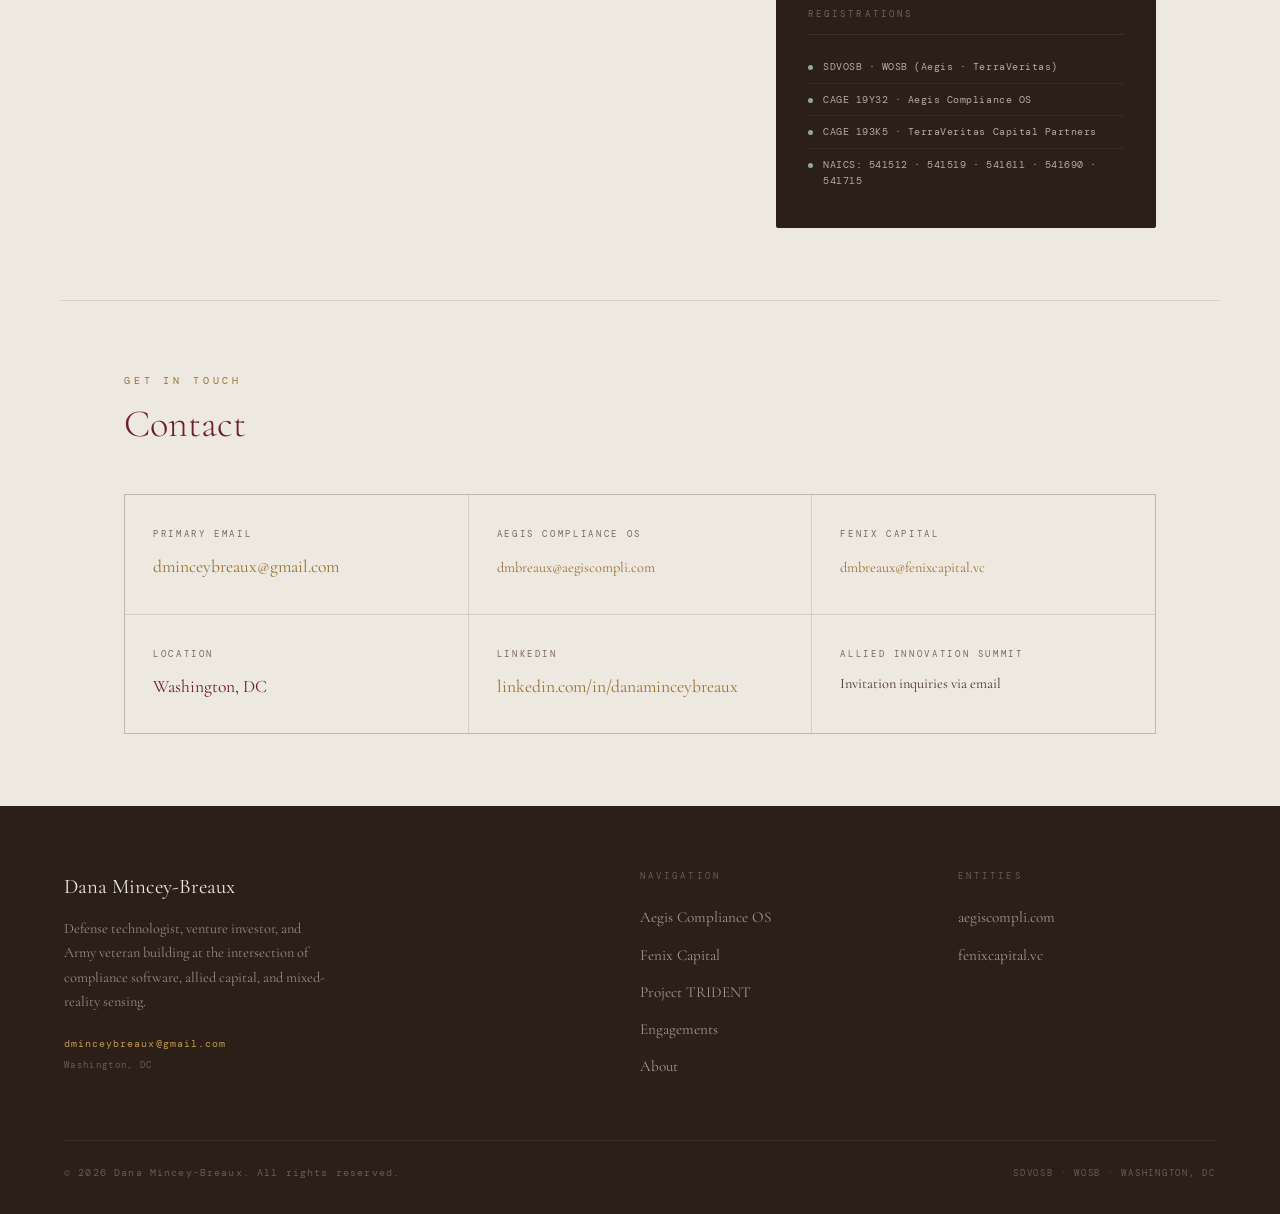
==== commit bc7842ab: "New palette + Kampala and McGuireWoods engagements - apply the new "Sage Mist / Garnet / Gold / Waln" ====
--- a/about.html
+++ b/about.html
@@ -42,7 +42,7 @@
       <div class="bio-body">
         <p>
           Dana Mincey-Breaux is a U.S. Army Signal Corps Captain veteran, defense-tech
-          entrepreneur, and venture investor based in Brentwood, Maryland. She is the
+          entrepreneur, and venture investor based in Washington, DC. She is the
           Founder &amp; CEO of <strong>Aegis Compliance OS, Inc.</strong>, a defense-tech startup
           building the first GCC High-native compliance automation platform for the
           defense industrial base, and Managing Partner of <strong>Fenix Capital</strong>, a
@@ -124,16 +124,16 @@
         <div class="info-cell-value"><a href="mailto:dminceybreaux@gmail.com" style="color:var(--blue);">dminceybreaux@gmail.com</a></div>
       </div>
       <div class="info-cell">
-        <div class="info-cell-label">Phone</div>
-        <div class="info-cell-value"><a href="tel:2409189720" style="color:var(--blue);">(240) 918-9720</a></div>
+        <div class="info-cell-label">Aegis Compliance OS</div>
+        <div class="info-cell-value"><a href="mailto:dmbreaux@aegiscompli.com" style="color:var(--blue);font-size:0.9rem;">dmbreaux@aegiscompli.com</a></div>
+      </div>
+      <div class="info-cell">
+        <div class="info-cell-label">Fenix Capital</div>
+        <div class="info-cell-value"><a href="mailto:dmbreaux@fenixcapital.vc" style="color:var(--blue);font-size:0.9rem;">dmbreaux@fenixcapital.vc</a></div>
       </div>
       <div class="info-cell">
         <div class="info-cell-label">Location</div>
-        <div class="info-cell-value">Brentwood, Maryland</div>
-      </div>
-      <div class="info-cell">
-        <div class="info-cell-label">Aegis Compliance OS</div>
-        <div class="info-cell-value"><a href="mailto:dmbreaux@aegiscompliance-ai.com" style="color:var(--blue);font-size:0.9rem;">dmbreaux@aegiscompliance-ai.com</a></div>
+        <div class="info-cell-value">Washington, DC</div>
       </div>
       <div class="info-cell">
         <div class="info-cell-label">LinkedIn</div>
@@ -152,7 +152,7 @@
         <div class="footer-about-name">Dana Mincey-Breaux</div>
         <p class="footer-about-desc">Defense technologist, venture investor, and Army veteran building at the intersection of compliance software, allied capital, and mixed-reality sensing.</p>
         <div class="footer-contact-line"><a href="mailto:dminceybreaux@gmail.com">dminceybreaux@gmail.com</a></div>
-        <div class="footer-contact-line"><a href="tel:2409189720">(240) 918-9720</a></div>
+        <div class="footer-contact-line" style="margin-top:6px;font-family:var(--font-mono);font-size:0.55rem;letter-spacing:0.15em;color:rgba(237,232,224,0.3);">Washington, DC</div>
       </div>
       <div>
         <div class="footer-col-label">Navigation</div>
@@ -174,7 +174,7 @@
     </div>
     <div class="footer-bottom">
       <div class="footer-copy">© 2026 Dana Mincey-Breaux. All rights reserved.</div>
-      <div class="footer-sdvosb">SDVOSB · WOSB · Brentwood, MD</div>
+      <div class="footer-sdvosb">SDVOSB · WOSB · Washington, DC</div>
     </div>
   </footer>
 
--- a/css/style.css
+++ b/css/style.css
@@ -1,27 +1,41 @@
 /* ============================================
    DANA MINCEY-BREAUX — Personal Site
-   Palette: Cream / Navy / Electric Blue
+   Palette: Sage Mist / Garnet / Gold / Walnut
+   Inspired by editorial moodboard
    Typography: Cormorant Garamond + DM Mono
    ============================================ */
 
 @import url('https://fonts.googleapis.com/css2?family=Cormorant+Garamond:ital,wght@0,300;0,400;0,500;0,600;0,700;1,300;1,400;1,500&family=DM+Mono:wght@300;400;500&family=Chakra+Petch:wght@400;500;600&display=swap');
 
 :root {
-  --cream:       #F5F0E8;
-  --cream-dark:  #EDE7D9;
-  --cream-deep:  #E4DDD0;
-  --navy:        #0E1F4A;
-  --navy-mid:    #1C3060;
-  --navy-light:  #2B4A8A;
-  --blue:        #1A6FE0;
-  --blue-light:  #4A9EF5;
-  --blue-glow:   rgba(26,111,224,0.12);
-  --silver:      #8A9BB0;
-  --text-body:   #1A2340;
-  --text-mid:    #3D5070;
-  --text-light:  #6A7D96;
-  --rule:        rgba(14,31,74,0.15);
-  --rule-strong: rgba(14,31,74,0.3);
+  /* Surfaces — warm stone pulled from photo background */
+  --cream:       #EDE8E0;
+  --cream-dark:  #E4DDD4;
+  --cream-deep:  #D9D0C5;
+
+  /* Garnet — deep burgundy from red spheres & tray */
+  --navy:        #6B1E2A;
+  --navy-mid:    #8A2535;
+  --navy-light:  #A83040;
+
+  /* Gold — hammered dome accent */
+  --blue:        #9A7230;
+  --blue-light:  #C49A50;
+  --blue-glow:   rgba(154,114,48,0.12);
+
+  /* Sage mist — blue-grey plate and glass */
+  --silver:      #8FA8A8;
+  --sage:        #7A9E9E;
+  --sage-glow:   rgba(122,158,158,0.15);
+
+  /* Text — walnut brown from wood panel */
+  --text-body:   #2C1F18;
+  --text-mid:    #4A3428;
+  --text-light:  #7A6858;
+
+  /* Rules */
+  --rule:        rgba(44,31,24,0.12);
+  --rule-strong: rgba(44,31,24,0.25);
 
   --font-display: 'Cormorant Garamond', Georgia, serif;
   --font-mono:    'DM Mono', monospace;
@@ -80,7 +94,7 @@
   left: 0;
   right: 0;
   z-index: 100;
-  background: rgba(245,240,232,0.92);
+  background: rgba(237,232,224,0.94);
   backdrop-filter: blur(16px);
   -webkit-backdrop-filter: blur(16px);
   border-bottom: 1px solid var(--rule);
@@ -326,7 +340,7 @@
 .btn-outline:hover {
   border-color: var(--navy);
   color: var(--navy);
-  background: rgba(14,31,74,0.04);
+  background: rgba(44,31,24,0.04);
 }
 
 /* Hero grid lines decoration */
@@ -457,7 +471,7 @@
 
 /* ── ENGAGEMENTS STRIP ── */
 .engagements-strip {
-  background: var(--navy);
+  background: #2C1F18;
   padding: clamp(48px, 7vh, 80px) var(--pad);
   position: relative;
   overflow: hidden;
@@ -469,8 +483,8 @@
   inset: 0;
   background: repeating-linear-gradient(
     90deg,
-    rgba(255,255,255,0.02) 0px,
-    rgba(255,255,255,0.02) 1px,
+    rgba(154,114,48,0.06) 0px,
+    rgba(154,114,48,0.06) 1px,
     transparent 1px,
     transparent 80px
   );
@@ -487,7 +501,7 @@
   font-size: 0.6rem;
   letter-spacing: 0.4em;
   text-transform: uppercase;
-  color: var(--blue-light);
+  color: #C49A50;
   margin-bottom: 36px;
 }
 
@@ -498,7 +512,7 @@
 }
 
 .engagement-item {
-  border-left: 1px solid rgba(255,255,255,0.15);
+  border-left: 1px solid rgba(196,154,80,0.3);
   padding-left: 20px;
 }
 
@@ -506,7 +520,7 @@
   font-family: var(--font-mono);
   font-size: 0.6rem;
   letter-spacing: 0.2em;
-  color: var(--blue-light);
+  color: #8FA8A8;
   text-transform: uppercase;
   margin-bottom: 8px;
 }
@@ -515,7 +529,7 @@
   font-family: var(--font-display);
   font-size: 1.05rem;
   font-weight: 400;
-  color: #F5F0E8;
+  color: #EDE8E0;
   line-height: 1.4;
   margin-bottom: 6px;
 }
@@ -523,7 +537,7 @@
 .engagement-org {
   font-family: var(--font-mono);
   font-size: 0.65rem;
-  color: rgba(245,240,232,0.5);
+  color: rgba(237,232,224,0.45);
   letter-spacing: 0.1em;
 }
 
@@ -569,8 +583,8 @@
 
 /* ── FOOTER ── */
 .footer {
-  background: var(--navy);
-  color: rgba(245,240,232,0.6);
+  background: #2C1F18;
+  color: rgba(237,232,224,0.6);
   padding: clamp(48px, 7vh, 80px) var(--pad) 32px;
 }
 
@@ -595,7 +609,7 @@
   font-size: 0.9rem;
   line-height: 1.7;
   max-width: 38ch;
-  color: rgba(245,240,232,0.55);
+  color: rgba(237,232,224,0.55);
   margin-bottom: 20px;
 }
 
@@ -603,7 +617,7 @@
   font-family: var(--font-mono);
   font-size: 0.65rem;
   letter-spacing: 0.1em;
-  color: rgba(245,240,232,0.5);
+  color: rgba(237,232,224,0.5);
   margin-bottom: 6px;
 }
 
@@ -614,7 +628,7 @@
   font-size: 0.55rem;
   letter-spacing: 0.35em;
   text-transform: uppercase;
-  color: rgba(245,240,232,0.3);
+  color: rgba(237,232,224,0.3);
   margin-bottom: 20px;
 }
 
@@ -628,7 +642,7 @@
 .footer-links a {
   font-family: var(--font-display);
   font-size: 0.95rem;
-  color: rgba(245,240,232,0.6);
+  color: rgba(237,232,224,0.6);
   text-decoration: none;
   transition: color 0.2s;
 }
@@ -639,7 +653,7 @@
   max-width: var(--max-w);
   margin: 0 auto;
   padding-top: 24px;
-  border-top: 1px solid rgba(255,255,255,0.08);
+  border-top: 1px solid rgba(237,232,224,0.08);
   display: flex;
   justify-content: space-between;
   align-items: center;
@@ -651,7 +665,7 @@
   font-family: var(--font-mono);
   font-size: 0.6rem;
   letter-spacing: 0.12em;
-  color: rgba(245,240,232,0.3);
+  color: rgba(237,232,224,0.3);
 }
 
 .footer-sdvosb {
@@ -659,7 +673,7 @@
   font-size: 0.55rem;
   letter-spacing: 0.2em;
   text-transform: uppercase;
-  color: rgba(245,240,232,0.3);
+  color: rgba(237,232,224,0.3);
 }
 
 @media (max-width: 768px) {
@@ -736,7 +750,7 @@
 }
 
 .credentials-panel {
-  background: var(--navy);
+  background: #2C1F18;
   padding: 32px;
   border-radius: 2px;
 }
@@ -746,10 +760,10 @@
   font-size: 0.55rem;
   letter-spacing: 0.35em;
   text-transform: uppercase;
-  color: rgba(245,240,232,0.4);
+  color: rgba(237,232,224,0.35);
   margin-bottom: 16px;
   padding-bottom: 12px;
-  border-bottom: 1px solid rgba(255,255,255,0.08);
+  border-bottom: 1px solid rgba(237,232,224,0.08);
 }
 
 .cred-row {
@@ -757,7 +771,7 @@
   align-items: flex-start;
   gap: 10px;
   padding: 8px 0;
-  border-bottom: 1px solid rgba(255,255,255,0.06);
+  border-bottom: 1px solid rgba(237,232,224,0.06);
 }
 
 .cred-row:last-child { border-bottom: none; }
@@ -766,7 +780,7 @@
   width: 5px;
   height: 5px;
   border-radius: 50%;
-  background: var(--blue-light);
+  background: #8FA8A8;
   margin-top: 6px;
   flex-shrink: 0;
 }
@@ -774,7 +788,7 @@
 .cred-text {
   font-family: var(--font-mono);
   font-size: 0.65rem;
-  color: rgba(245,240,232,0.7);
+  color: rgba(237,232,224,0.7);
   letter-spacing: 0.05em;
   line-height: 1.5;
 }
@@ -845,9 +859,9 @@
   border-radius: 2px;
 }
 
-.et-badge.upcoming { background: rgba(26,111,224,0.1); color: var(--blue); }
-.et-badge.completed { background: rgba(14,31,74,0.07); color: var(--text-light); }
-.et-badge.speaker { background: rgba(14,31,74,0.12); color: var(--navy); }
+.et-badge.upcoming { background: rgba(154,114,48,0.10); color: var(--blue); }
+.et-badge.completed { background: rgba(44,31,24,0.06); color: var(--text-light); }
+.et-badge.speaker { background: rgba(44,31,24,0.10); color: var(--navy); }
 
 /* ── ENTITY DETAIL PAGE ── */
 .entity-detail-header {
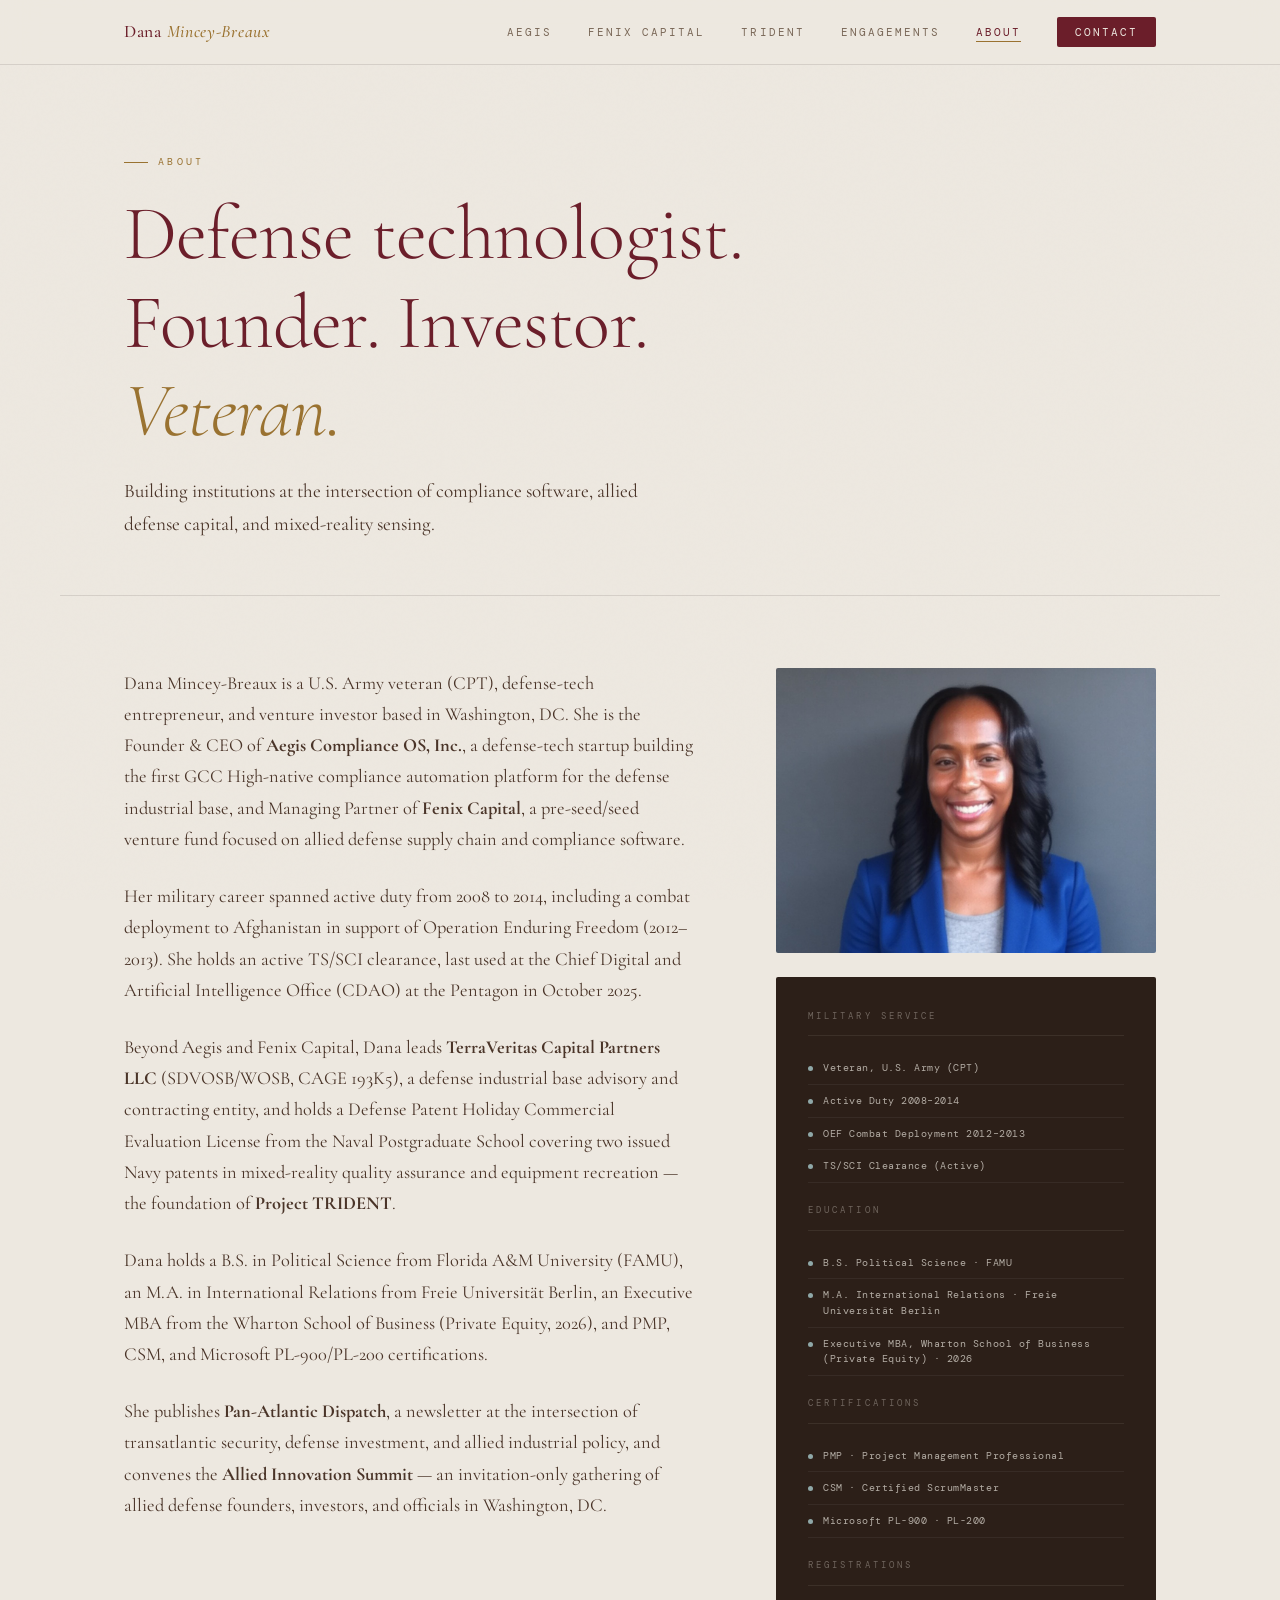
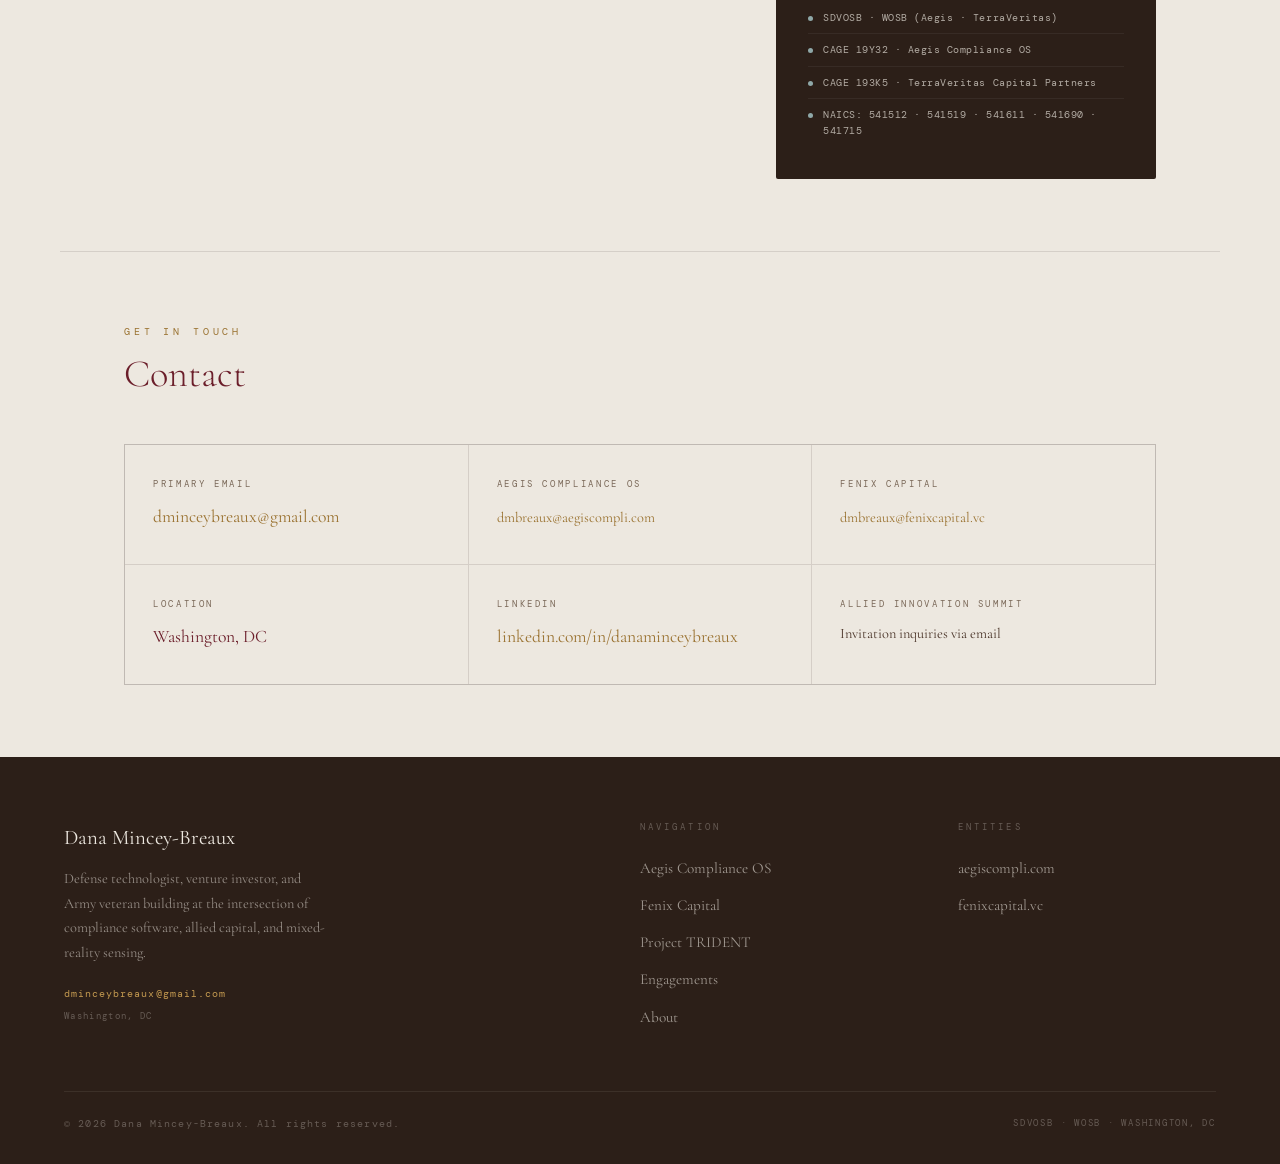
==== commit b473d9ed: "Update bio credentials: Wharton Executive MBA, Veteran U.S. Army (CPT) - Remove 100% VA Rating (cred" ====
--- a/about.html
+++ b/about.html
@@ -4,7 +4,7 @@
   <meta charset="UTF-8">
   <meta name="viewport" content="width=device-width, initial-scale=1.0">
   <title>About — Dana Mincey-Breaux</title>
-  <meta name="description" content="Army Signal Corps veteran, defense-tech founder, venture investor, and 1L building at the intersection of compliance software, allied capital, and national security.">
+  <meta name="description" content="U.S. Army veteran (CPT), defense-tech founder, and venture investor building at the intersection of compliance software, allied capital, and national security.">
   <link rel="stylesheet" href="css/style.css">
 </head>
 <body>
@@ -41,7 +41,7 @@
     <div class="bio-grid">
       <div class="bio-body">
         <p>
-          Dana Mincey-Breaux is a U.S. Army Signal Corps Captain veteran, defense-tech
+          Dana Mincey-Breaux is a U.S. Army veteran (CPT), defense-tech
           entrepreneur, and venture investor based in Washington, DC. She is the
           Founder &amp; CEO of <strong>Aegis Compliance OS, Inc.</strong>, a defense-tech startup
           building the first GCC High-native compliance automation platform for the
@@ -53,8 +53,7 @@
           Her military career spanned active duty from 2008 to 2014, including a combat
           deployment to Afghanistan in support of Operation Enduring Freedom (2012–2013).
           She holds an active TS/SCI clearance, last used at the Chief Digital and
-          Artificial Intelligence Office (CDAO) at the Pentagon in October 2025, and a
-          100% VA disability rating.
+          Artificial Intelligence Office (CDAO) at the Pentagon in October 2025.
         </p>
         <p>
           Beyond Aegis and Fenix Capital, Dana leads <strong>TerraVeritas Capital Partners LLC</strong>
@@ -65,11 +64,10 @@
           <strong>Project TRIDENT</strong>.
         </p>
         <p>
-          Dana is a first-year law student at <strong>UDC David A. Clarke School of Law</strong>,
-          where she focuses on community development law. She holds a B.S. in Political
-          Science from Florida A&amp;M University (FAMU), an M.A. in International Relations
-          from Freie Universität Berlin, a Wharton Private Equity Certificate, and holds
-          PMP, CSM, and Microsoft PL-900/PL-200 certifications.
+          Dana holds a B.S. in Political Science from Florida A&amp;M University (FAMU), an
+          M.A. in International Relations from Freie Universität Berlin, an Executive MBA
+          from the Wharton School of Business (Private Equity, 2026), and PMP, CSM, and
+          Microsoft PL-900/PL-200 certifications.
         </p>
         <p>
           She publishes <strong>Pan-Atlantic Dispatch</strong>, a newsletter at the intersection of
@@ -83,17 +81,15 @@
         <img src="assets/professional-photo.jpg" alt="Portrait of Dana Mincey-Breaux" class="about-portrait reveal">
         <div class="credentials-panel reveal">
           <div class="creds-section-label">Military Service</div>
-          <div class="cred-row"><div class="cred-dot"></div><div class="cred-text">U.S. Army Signal Corps · Captain</div></div>
+          <div class="cred-row"><div class="cred-dot"></div><div class="cred-text">Veteran, U.S. Army (CPT)</div></div>
           <div class="cred-row"><div class="cred-dot"></div><div class="cred-text">Active Duty 2008–2014</div></div>
           <div class="cred-row"><div class="cred-dot"></div><div class="cred-text">OEF Combat Deployment 2012–2013</div></div>
           <div class="cred-row"><div class="cred-dot"></div><div class="cred-text">TS/SCI Clearance (Active)</div></div>
-          <div class="cred-row"><div class="cred-dot"></div><div class="cred-text">100% VA Rating</div></div>
 
           <div class="creds-section-label" style="margin-top:20px;">Education</div>
           <div class="cred-row"><div class="cred-dot"></div><div class="cred-text">B.S. Political Science · FAMU</div></div>
           <div class="cred-row"><div class="cred-dot"></div><div class="cred-text">M.A. International Relations · Freie Universität Berlin</div></div>
-          <div class="cred-row"><div class="cred-dot"></div><div class="cred-text">Wharton Private Equity Certificate</div></div>
-          <div class="cred-row"><div class="cred-dot"></div><div class="cred-text">1L · UDC David A. Clarke School of Law</div></div>
+          <div class="cred-row"><div class="cred-dot"></div><div class="cred-text">Executive MBA, Wharton School of Business (Private Equity) · 2026</div></div>
 
           <div class="creds-section-label" style="margin-top:20px;">Certifications</div>
           <div class="cred-row"><div class="cred-dot"></div><div class="cred-text">PMP · Project Management Professional</div></div>
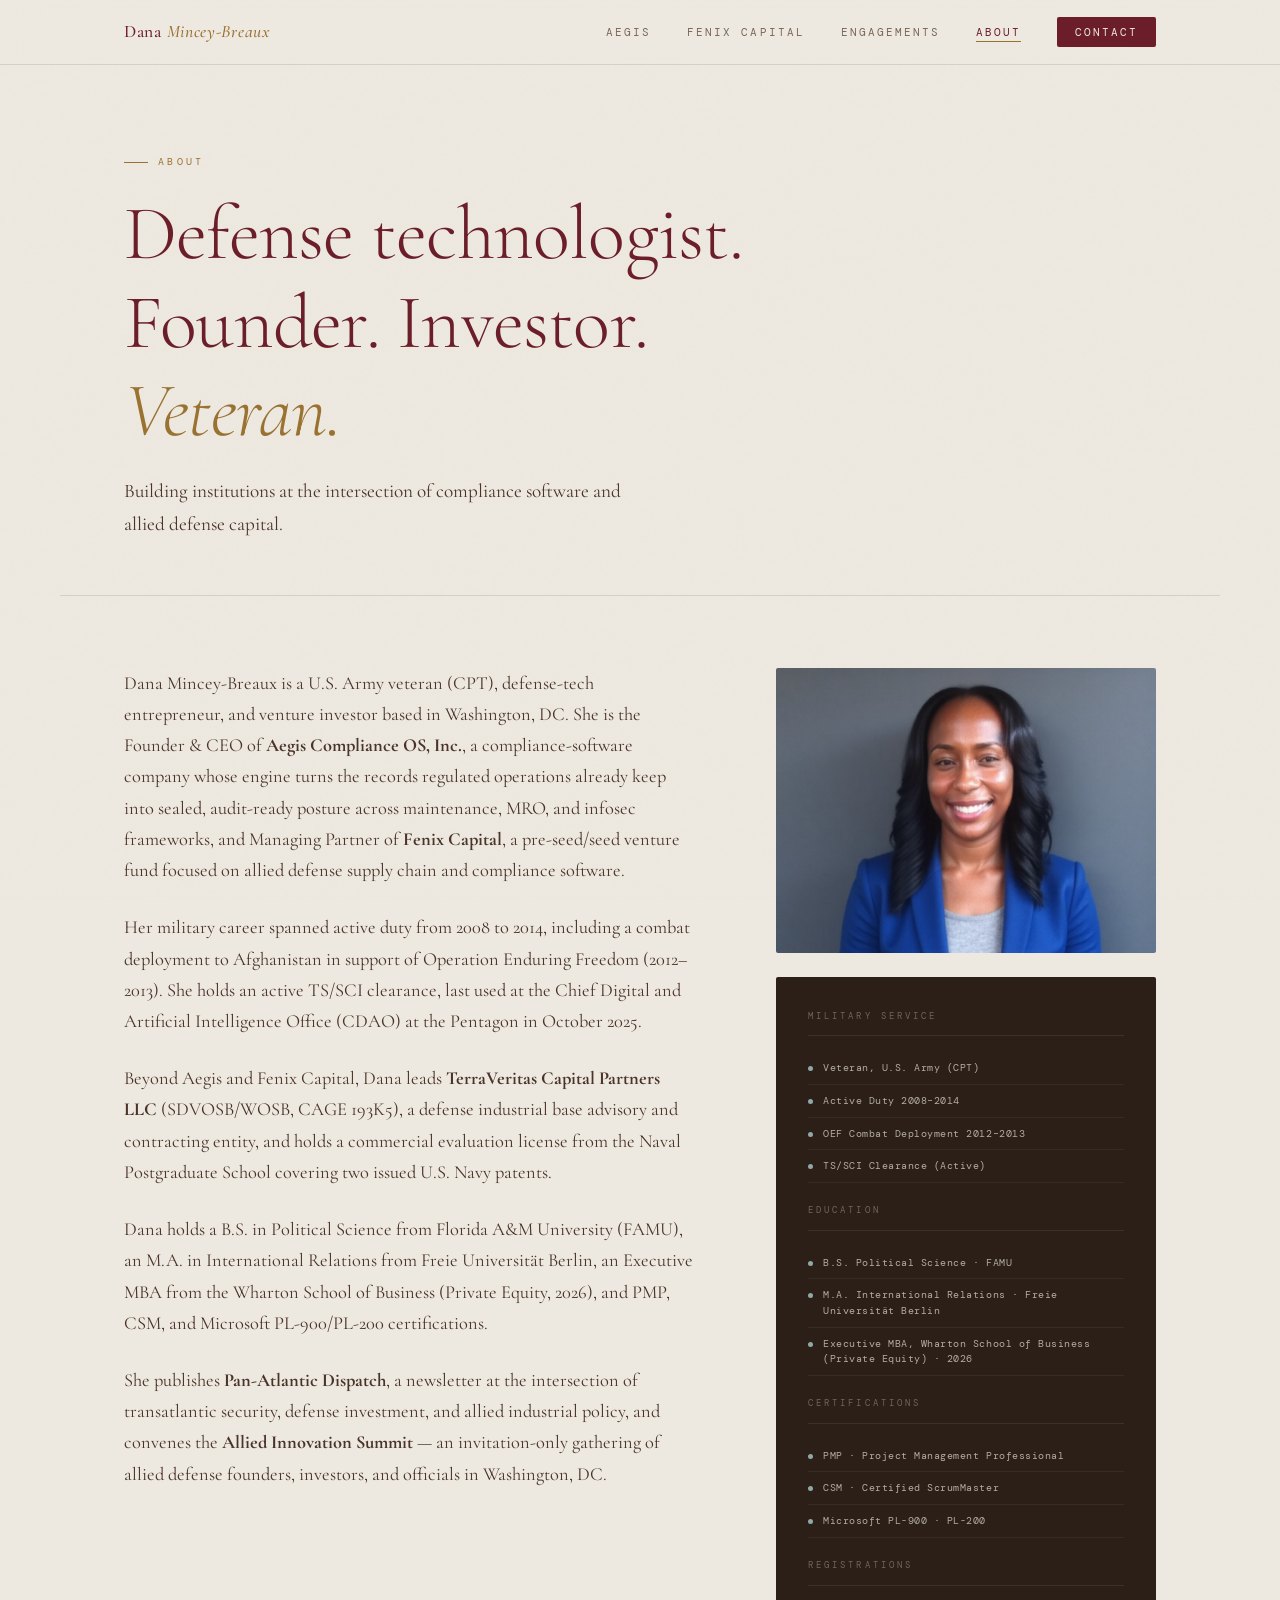
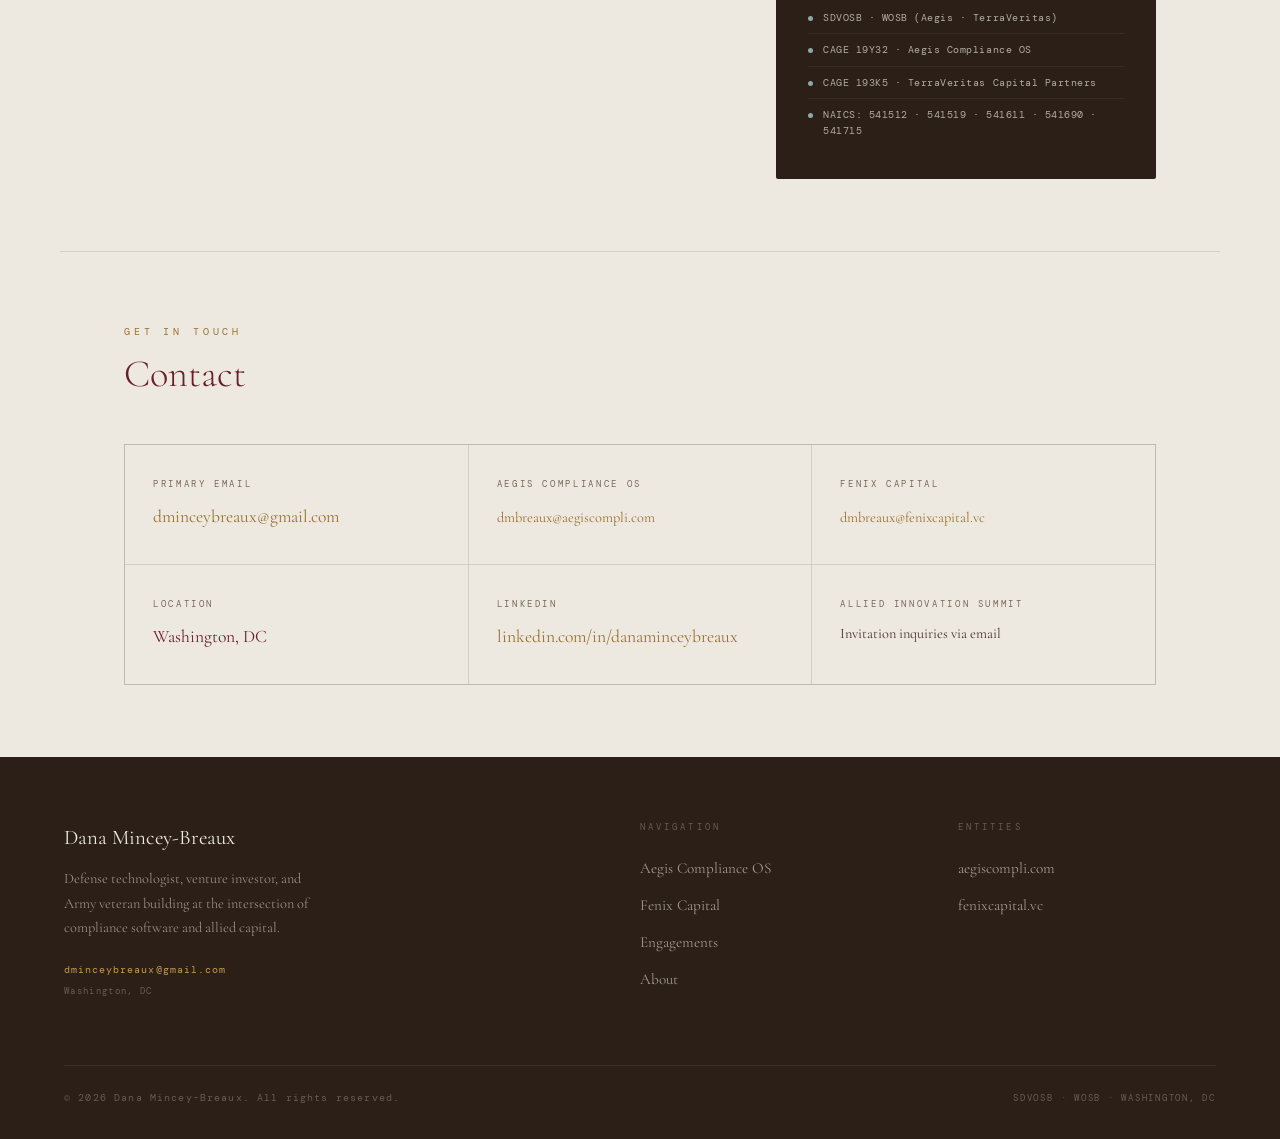
==== commit 7ca25490: "Remove Project TRIDENT page; reposition Aegis to the new direction - Delete trident.html and all nav" ====
--- a/about.html
+++ b/about.html
@@ -15,7 +15,6 @@
     <ul class="nav-links">
       <li><a href="aegis.html">Aegis</a></li>
       <li><a href="fenix.html">Fenix Capital</a></li>
-      <li><a href="trident.html">TRIDENT</a></li>
       <li><a href="engagements.html">Engagements</a></li>
       <li><a href="about.html">About</a></li>
       <li><a href="about.html#contact" class="nav-cta">Contact</a></li>
@@ -32,8 +31,8 @@
     <div class="page-hero-eyebrow">About</div>
     <h1>Defense technologist.<br>Founder. Investor.<br><em style="color:var(--blue);font-style:italic;">Veteran.</em></h1>
     <p class="page-hero-sub">
-      Building institutions at the intersection of compliance software,
-      allied defense capital, and mixed-reality sensing.
+      Building institutions at the intersection of compliance software
+      and allied defense capital.
     </p>
   </div>
 
@@ -43,9 +42,10 @@
         <p>
           Dana Mincey-Breaux is a U.S. Army veteran (CPT), defense-tech
           entrepreneur, and venture investor based in Washington, DC. She is the
-          Founder &amp; CEO of <strong>Aegis Compliance OS, Inc.</strong>, a defense-tech startup
-          building the first GCC High-native compliance automation platform for the
-          defense industrial base, and Managing Partner of <strong>Fenix Capital</strong>, a
+          Founder &amp; CEO of <strong>Aegis Compliance OS, Inc.</strong>, a compliance-software
+          company whose engine turns the records regulated operations already keep into
+          sealed, audit-ready posture across maintenance, MRO, and infosec frameworks, and
+          Managing Partner of <strong>Fenix Capital</strong>, a
           pre-seed/seed venture fund focused on allied defense supply chain and compliance
           software.
         </p>
@@ -58,10 +58,8 @@
         <p>
           Beyond Aegis and Fenix Capital, Dana leads <strong>TerraVeritas Capital Partners LLC</strong>
           (SDVOSB/WOSB, CAGE 193K5), a defense industrial base advisory and contracting
-          entity, and holds a Defense Patent Holiday Commercial Evaluation License from
-          the Naval Postgraduate School covering two issued Navy patents in mixed-reality
-          quality assurance and equipment recreation — the foundation of
-          <strong>Project TRIDENT</strong>.
+          entity, and holds a commercial evaluation license from the Naval Postgraduate
+          School covering two issued U.S. Navy patents.
         </p>
         <p>
           Dana holds a B.S. in Political Science from Florida A&amp;M University (FAMU), an
@@ -146,7 +144,7 @@
     <div class="footer-inner">
       <div>
         <div class="footer-about-name">Dana Mincey-Breaux</div>
-        <p class="footer-about-desc">Defense technologist, venture investor, and Army veteran building at the intersection of compliance software, allied capital, and mixed-reality sensing.</p>
+        <p class="footer-about-desc">Defense technologist, venture investor, and Army veteran building at the intersection of compliance software and allied capital.</p>
         <div class="footer-contact-line"><a href="mailto:dminceybreaux@gmail.com">dminceybreaux@gmail.com</a></div>
         <div class="footer-contact-line" style="margin-top:6px;font-family:var(--font-mono);font-size:0.55rem;letter-spacing:0.15em;color:rgba(237,232,224,0.3);">Washington, DC</div>
       </div>
@@ -155,7 +153,6 @@
         <ul class="footer-links">
           <li><a href="aegis.html">Aegis Compliance OS</a></li>
           <li><a href="fenix.html">Fenix Capital</a></li>
-          <li><a href="trident.html">Project TRIDENT</a></li>
           <li><a href="engagements.html">Engagements</a></li>
           <li><a href="about.html">About</a></li>
         </ul>
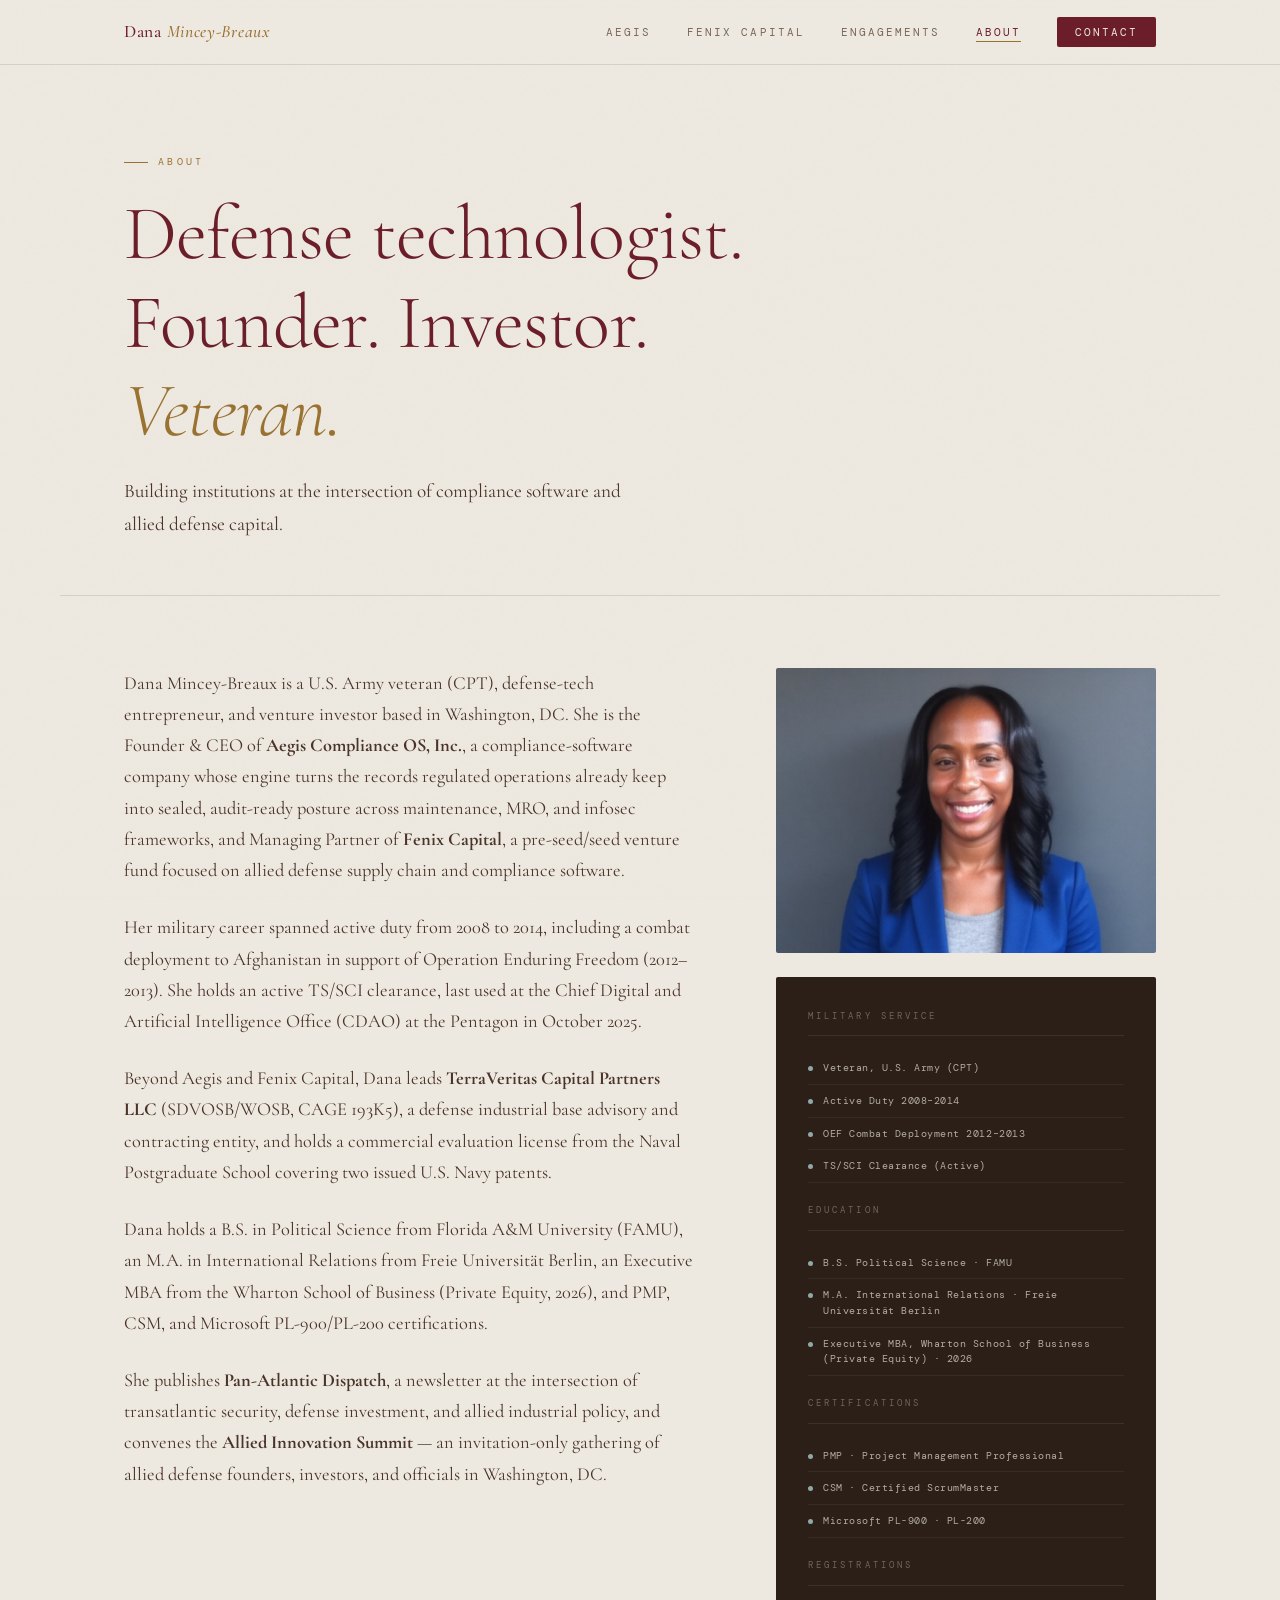
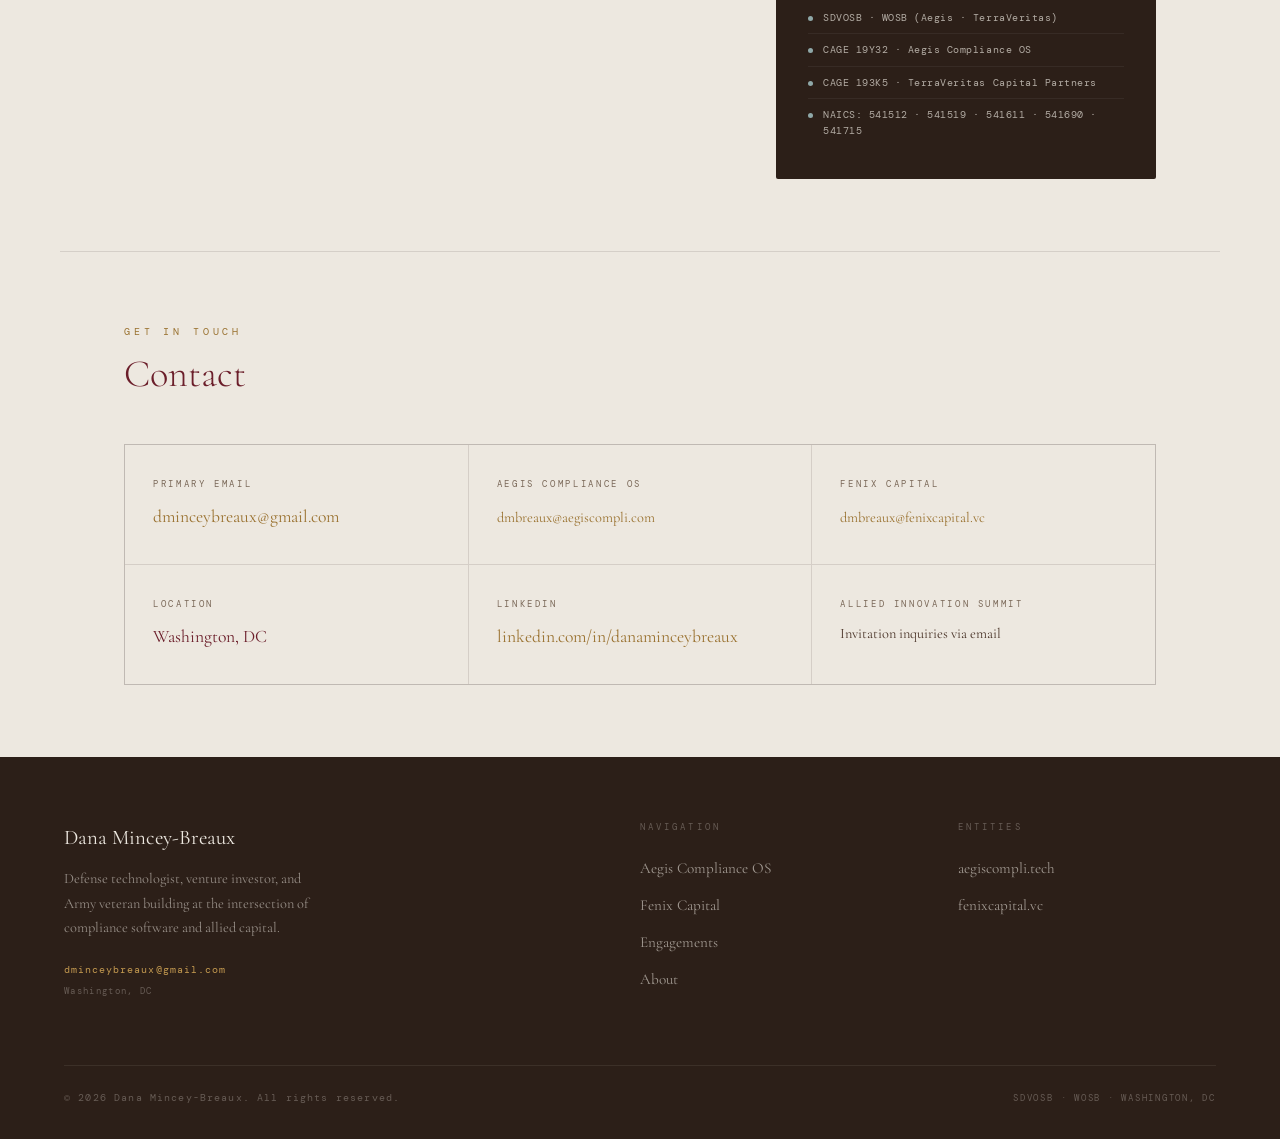
==== commit ae9730d0: "Update Aegis website links from aegiscompli.com to aegiscompli.tech Co-Authored-By: Claude Opus 4.8 " ====
--- a/about.html
+++ b/about.html
@@ -160,7 +160,7 @@
       <div>
         <div class="footer-col-label">Entities</div>
         <ul class="footer-links">
-          <li><a href="https://aegiscompli.com" target="_blank" rel="noopener">aegiscompli.com</a></li>
+          <li><a href="https://aegiscompli.tech" target="_blank" rel="noopener">aegiscompli.tech</a></li>
           <li><a href="https://fenixcapital.vc" target="_blank" rel="noopener">fenixcapital.vc</a></li>
         </ul>
       </div>
